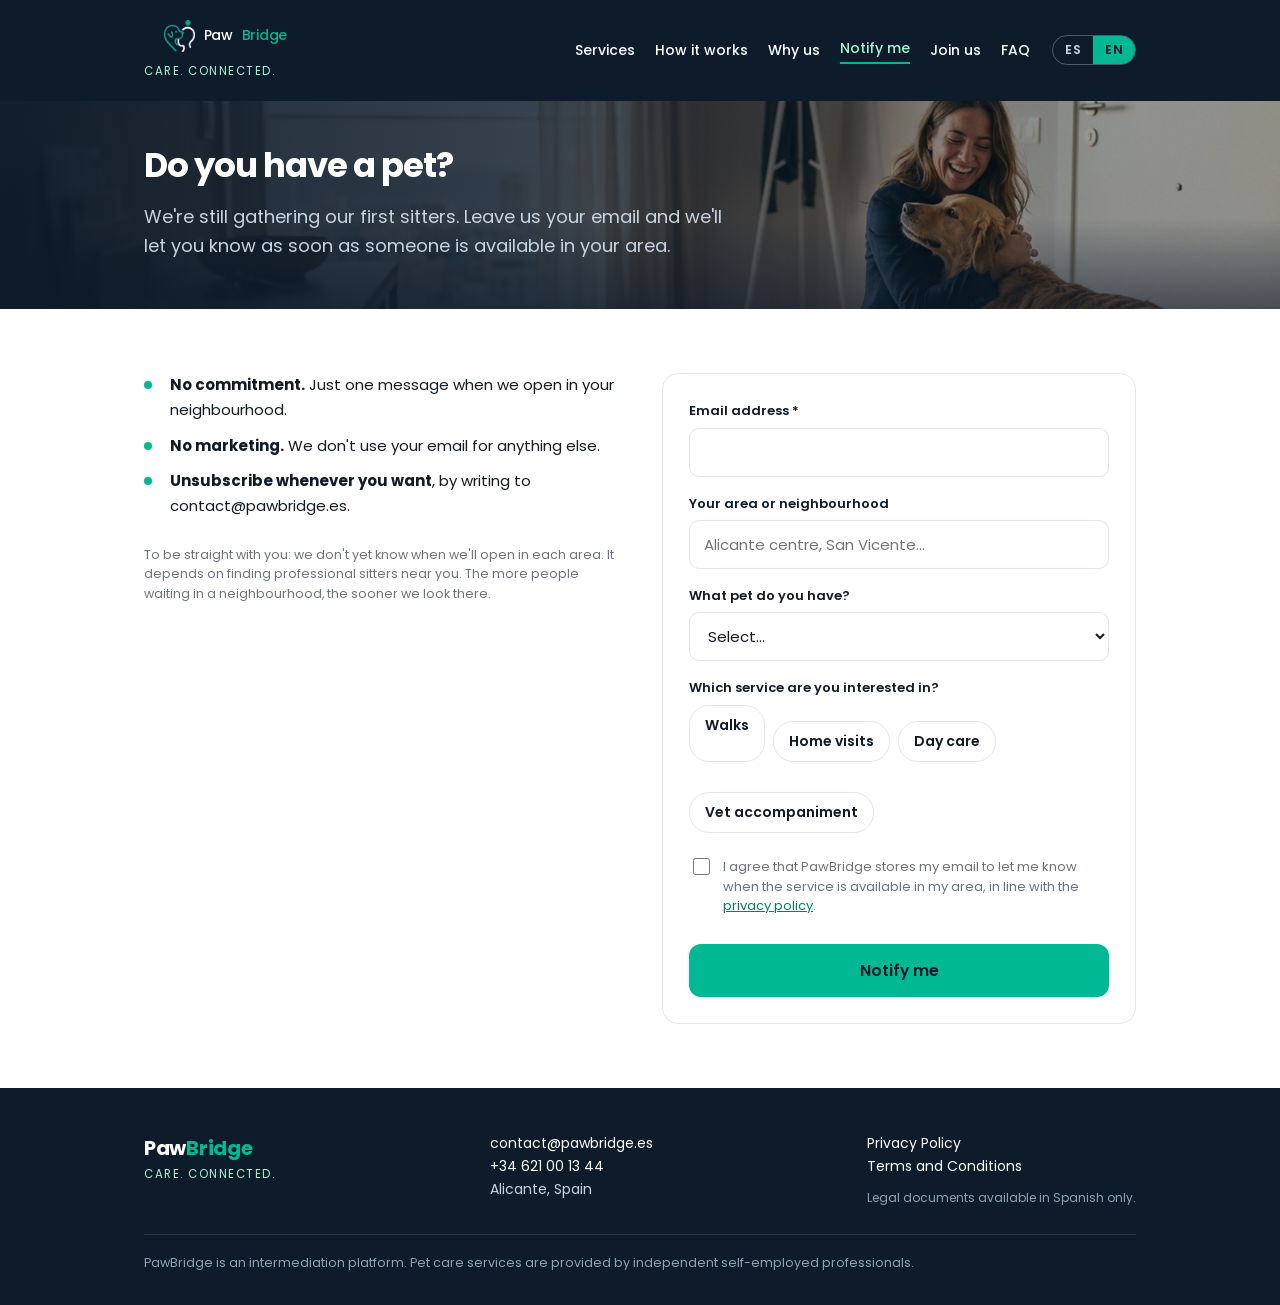
==== avisame.html @ 591bb429 "Logo, icônes et image de partage - Icône d'app : dessin d'origine épaissi et recadré à 78 %, il deve" ====
<!DOCTYPE html>
<html lang="es">
<head>
<meta charset="utf-8">
<meta name="viewport" content="width=device-width, initial-scale=1">
<title>Avísame — PawBridge</title>
<meta name="description" content="Apúntate a la lista de espera de PawBridge y te avisamos cuando haya cuidadores profesionales disponibles en tu zona de Alicante.">
<meta property="og:title" content="Avísame — PawBridge">
<meta property="og:description" content="Te avisamos cuando haya cuidadores disponibles en tu zona.">
<meta property="og:image" content="https://pawbridge.es/assets/img/og-image.jpg">
<meta property="og:image:width" content="1200">
<meta property="og:image:height" content="630">
<meta property="og:type" content="website">
<meta name="twitter:card" content="summary_large_image">
<meta property="og:locale" content="es_ES">
<link rel="canonical" href="https://pawbridge.es/avisame.html">
<link rel="alternate" hreflang="es" href="https://pawbridge.es/avisame.html">
<link rel="alternate" hreflang="en" href="https://pawbridge.es/avisame.html?lang=en">
<link rel="preconnect" href="https://fonts.googleapis.com">
<link rel="preconnect" href="https://fonts.gstatic.com" crossorigin>
<link href="https://fonts.googleapis.com/css2?family=Poppins:wght@400;500;600;700&display=swap" rel="stylesheet">
<link rel="icon" href="assets/img/favicon.png" sizes="64x64">
<link rel="apple-touch-icon" href="assets/img/apple-touch-icon.png">
<link rel="stylesheet" href="assets/style.css?v=2026-08-03a">
</head>
<body data-title-key="title.wait">

<header>
  <div class="wrap nav">
    <div>
      <div class="logo"><a href="index.html"><img src="assets/img/symbol-light.png" alt="" width="153" height="160">Paw<span>Bridge</span></a></div>
      <div class="tagline">Care. Connected.</div>
    </div>
    <nav>
      <a href="index.html#servicios" data-i18n="nav.services">Servicios</a>
      <a href="index.html#como" data-i18n="nav.how">Cómo funciona</a>
      <a href="index.html#porque" data-i18n="nav.why">Por qué</a>
      <a href="avisame.html" aria-current="page" data-i18n="nav.waitlist">Avísame</a>
      <a href="cuidadores.html" data-i18n="nav.work">Únete</a>
      <a href="faq.html" data-i18n="nav.faq">Preguntas</a>
      <span class="lang" role="group" aria-label="Idioma / Language">
        <button type="button" data-lang="es" aria-pressed="true">ES</button>
        <button type="button" data-lang="en" aria-pressed="false">EN</button>
      </span>
    </nav>
  </div>
</header>

<div class="hero img compact" style="background-image:url('assets/img/hero-avisame.jpg')">
  <div class="wrap">
    <h1 data-i18n="wait.title">¿Tienes una mascota?</h1>
    <p data-i18n="wait.lead">Todavía estamos reuniendo a nuestros primeros cuidadores.
       Déjanos tu correo y te avisamos en cuanto haya alguien disponible en tu zona.</p>
  </div>
</div>

<section>
  <div class="wrap split">
    <div>
      <ul class="check">
        <li data-i18n-html="wait.b1"><strong>Sin compromiso.</strong> Solo un aviso cuando abramos en tu barrio.</li>
        <li data-i18n-html="wait.b2"><strong>Sin publicidad.</strong> No usamos tu correo para nada más.</li>
        <li data-i18n-html="wait.b3"><strong>Te das de baja cuando quieras</strong>, escribiendo a contact@pawbridge.es.</li>
      </ul>

      <p class="note" data-i18n="wait.honest">
        Somos claros: no sabemos aún cuándo abriremos en cada zona. Depende de
        encontrar cuidadores profesionales cerca de ti. Cuantas más personas
        esperen en un barrio, antes buscamos allí.
      </p>
    </div>

    <form id="w" novalidate>
      <label for="wemail" data-i18n="wait.email">Correo electrónico *</label>
      <input id="wemail" name="wemail" type="email" required autocomplete="email">

      <label for="wcity" data-i18n="wait.city">Tu zona o barrio</label>
      <input id="wcity" name="wcity" type="text" placeholder="Alicante centro, San Vicente…">

      <label for="wanimal" data-i18n="wait.animal">¿Qué animal tienes?</label>
      <select id="wanimal" name="wanimal">
        <option value="" data-i18n="wait.select">Selecciona…</option>
        <option value="perro" data-i18n="wait.dog">Perro</option>
        <option value="gato" data-i18n="wait.cat">Gato</option>
        <option value="otro" data-i18n="wait.other">Otro</option>
      </select>

      <label data-i18n="wait.services">¿Qué servicio te interesa?</label>
      <div class="services" id="wservices">
        <label class="chip"><input type="checkbox" value="promenade"><span data-i18n="form.svc1">Paseos</span></label>
        <label class="chip"><input type="checkbox" value="visite"><span data-i18n="form.svc2">Visitas a domicilio</span></label>
        <label class="chip"><input type="checkbox" value="garde"><span data-i18n="form.svc3">Guardería</span></label>
        <label class="chip"><input type="checkbox" value="veterinaire"><span data-i18n="form.svc4">Acompañamiento veterinario</span></label>
      </div>

      <label class="consent" for="wconsent">
        <input type="checkbox" id="wconsent">
        <span data-i18n-html="wait.consent">Acepto que PawBridge guarde mi correo para avisarme cuando
        el servicio esté disponible en mi zona, conforme a la
        <a href="privacidad.html">política de privacidad</a>.</span>
      </label>

      <label class="hp" aria-hidden="true">No rellenar
        <input type="text" id="wwebsite" name="wwebsite" tabindex="-1" autocomplete="off">
      </label>

      <button class="btn submit" type="submit" id="wsend" data-i18n="wait.submit">Avísame</button>
      <div class="msg" id="wmsg" role="status"></div>
    </form>
  </div>
</section>

<footer>
  <div class="wrap">
    <div class="fgrid">
      <div>
        <div class="logo" style="color:#fff">Paw<span>Bridge</span></div>
        <div class="tagline">Care. Connected.</div>
      </div>
      <div>
        <a href="mailto:contact@pawbridge.es">contact@pawbridge.es</a><br>
        <a href="https://wa.me/34621001344">+34 621 00 13 44</a><br>
        <span data-i18n="footer.city">Alicante, España</span>
      </div>
      <div>
        <a href="privacidad.html" data-i18n="footer.privacy">Política de Privacidad</a><br>
        <a href="terminos.html" data-i18n="footer.terms">Términos y Condiciones</a>
        <div class="legal-note" data-i18n="footer.legalLang">Documentos legales disponibles únicamente en español.</div>
      </div>
    </div>
    <div class="fbot" data-i18n="footer.disclaimer">
      PawBridge es una plataforma de intermediación. Los servicios de cuidado
      animal los prestan profesionales autónomos independientes.
    </div>
  </div>
</footer>

<script src="assets/i18n.js?v=2026-08-03a"></script>
<script src="assets/forms.js?v=2026-08-03a"></script>
</body>
</html>
---- assets/style.css ----
/* ====================================================================
   PawBridge — feuille de style commune
   ====================================================================

   Un seul fichier pour les quatre pages. Avant le découpage, chaque
   page aurait embarqué sa propre copie de ces règles : au premier
   changement de couleur, trois pages sur quatre auraient divergé.

   Palette officielle de la charte. Le turquoise ne porte jamais de
   texte : blanc sur #00B894 ne donne que 2,54:1, très en dessous des
   4,5:1 exigés par la WCAG. Le texte des boutons turquoise est en
   marine — 6,86:1.
   ==================================================================== */

:root{
  --navy:#0D1B2A; --navy-light:#1B2F45; --teal:#00B894; --teal-text:#00806A;
  --mint:#A7F3D0; --paper:#F5F7FA; --grey:#6B7280; --line:#E3E8EF;
  --warn-bg:#FEF3C7; --warn-ink:#8A5300;
}
*{box-sizing:border-box;}
body{margin:0;font-family:Poppins,-apple-system,BlinkMacSystemFont,sans-serif;
     color:var(--navy);line-height:1.65;background:#fff;}
.wrap{max-width:1040px;margin:0 auto;padding:0 24px;}
a{color:var(--teal-text);}

/* --- En-tête et navigation ---------------------------------------- */
header{background:var(--navy);color:#fff;padding:20px 0;}
.nav{display:flex;justify-content:space-between;align-items:center;gap:16px;flex-wrap:wrap;}
.logo{font-weight:700;font-size:20px;letter-spacing:-.3px;}
/* Le symbole précède le nom. `height` fixe et `width:auto` : c'est la
   hauteur qui doit s'aligner sur le texte, pas la largeur. */
.logo a{color:#fff;text-decoration:none;display:inline-flex;align-items:center;gap:9px;}
.logo img{height:32px;width:auto;display:block;}
.logo span{color:var(--teal);}
.tagline{font-size:11.5px;color:var(--mint);letter-spacing:1.5px;text-transform:uppercase;}
/* La barre de navigation garde la même allure quelle que soit la langue.
   `nowrap` empêche un libellé de se couper en deux, et l'espacement est
   assez serré pour que les six entrées tiennent sur une ligne en
   espagnol comme en anglais. */
.nav nav{display:flex;align-items:center;flex-wrap:wrap;justify-content:flex-end;row-gap:8px;}
.nav a{color:#fff;text-decoration:none;font-size:14px;font-weight:500;margin-left:20px;white-space:nowrap;}
.nav a:hover{color:var(--mint);}
/* La page courante reste signalée : sur un site multipage, ne pas
   savoir où l'on est fait revenir en arrière inutilement. */
.nav a[aria-current=page]{color:var(--mint);border-bottom:2px solid var(--teal);padding-bottom:2px;}

/* Sélecteur de langue. Discret, mais toujours visible : la détection
   automatique se trompe souvent — un Espagnol dont le navigateur est
   en anglais doit pouvoir revenir en un clic. */
.lang{display:inline-flex;border:1px solid rgba(255,255,255,.28);border-radius:20px;
      overflow:hidden;margin-left:22px;vertical-align:middle;}
.lang button{background:transparent;border:0;color:#C7D3DF;font-family:inherit;
      font-size:12.5px;font-weight:600;padding:5px 12px;cursor:pointer;letter-spacing:.5px;}
.lang button[aria-pressed=true]{background:var(--teal);color:var(--navy);}
.lang button:hover:not([aria-pressed=true]){color:#fff;}

/* --- Hero et boutons ---------------------------------------------- */
.hero{background:var(--navy);color:#fff;padding:56px 0 72px;}
.hero.compact{padding:44px 0 48px;}

/* Hero illustré.
 *
 * Le marine reste sous l'image : si la photo ne charge pas — connexion
 * lente, cache vide — le texte blanc reste lisible au lieu de tomber sur
 * du blanc. Le dégradé assure le contraste par-dessus la photo, plus
 * marqué à gauche où se trouve le texte.
 *
 * Le fondu vers le bas raccorde l'image à la section suivante, ce qui
 * évite la coupure nette d'une photo posée telle quelle. */
/* `no-repeat` explicite : sans lui, si `background-size` venait à ne pas
   s'appliquer — feuille de style en cache, règle écrasée — l'image se
   répéterait en mosaïque au lieu d'être simplement mal cadrée. */
.hero.img{position:relative;background-color:var(--navy);
          background-size:cover;background-repeat:no-repeat;
          background-position:center 38%;overflow:hidden;}
.hero.img::before{content:"";position:absolute;inset:0;
  background:linear-gradient(100deg, rgba(13,27,42,.94) 0%, rgba(13,27,42,.82) 42%,
                                     rgba(13,27,42,.45) 72%, rgba(13,27,42,.30) 100%);}
.hero.img::after{content:"";position:absolute;left:0;right:0;bottom:0;height:90px;
  background:linear-gradient(to bottom, rgba(13,27,42,0), rgba(13,27,42,.55));}
.hero.img .wrap{position:relative;z-index:1;}
@media(max-width:820px){
  /* Sur mobile le texte occupe toute la largeur : le dégradé doit couvrir
     uniformément, sinon la fin des lignes devient illisible. */
  .hero.img::before{background:linear-gradient(180deg, rgba(13,27,42,.90), rgba(13,27,42,.80));}
}
.hero h1{font-size:42px;line-height:1.2;margin:0 0 16px;font-weight:700;letter-spacing:-1px;}
.hero.compact h1{font-size:34px;}
.hero p{font-size:18px;color:#C7D3DF;max-width:600px;margin:0 0 28px;}
.hero.compact p{margin-bottom:0;}
.btn{display:inline-block;background:var(--teal);color:var(--navy);text-decoration:none;
     font-weight:600;font-size:15.5px;padding:14px 28px;border-radius:12px;border:0;cursor:pointer;
     font-family:inherit;}
.btn:hover{background:var(--mint);}
.btn-ghost{background:transparent;color:#fff;border:1.5px solid rgba(255,255,255,.35);margin-left:10px;}
.btn-ghost:hover{background:rgba(255,255,255,.08);}

/* --- Sections ------------------------------------------------------ */
section{padding:64px 0;}
h2{font-size:28px;margin:0 0 10px;font-weight:700;letter-spacing:-.5px;}
.lead{color:var(--grey);font-size:16px;margin:0 0 36px;max-width:620px;}
.alt{background:var(--paper);}

.grid{display:grid;grid-template-columns:repeat(auto-fit,minmax(220px,1fr));gap:18px;}
.card{border:1px solid var(--line);border-radius:14px;padding:22px;}
.card h3{margin:0 0 6px;font-size:16.5px;font-weight:600;}
/* Photo en tête de carte. `aspect-ratio` réserve la place avant même que
   l'image arrive : sans lui, toute la grille sursaute au chargement. */
.card figure{margin:-22px -22px 16px;}
.card figure img{width:100%;aspect-ratio:76/49;object-fit:cover;display:block;
                 border-radius:13px 13px 0 0;background:var(--paper);}

/* Illustration pleine largeur au sein d'une section. */
figure.wide{margin:32px 0 0;}
figure.wide img{width:100%;aspect-ratio:196/103;object-fit:cover;display:block;
                border-radius:16px;background:var(--paper);}
figure figcaption{font-size:12.5px;color:var(--grey);margin-top:8px;}
.card p{margin:0;color:var(--grey);font-size:14.5px;}
.price{display:block;margin-top:12px;font-weight:700;font-size:15px;color:var(--teal-text);}

/* Cartes cliquables qui mènent aux autres pages. */
a.card{text-decoration:none;color:inherit;display:block;transition:border-color .15s;}
a.card:hover{border-color:var(--teal);}
a.card .more{display:inline-block;margin-top:12px;font-weight:600;font-size:14px;color:var(--teal-text);}

.steps{counter-reset:s;display:grid;grid-template-columns:repeat(auto-fit,minmax(230px,1fr));gap:22px;}
.step{position:relative;padding-top:44px;}
.step::before{counter-increment:s;content:counter(s);position:absolute;top:0;left:0;
  width:32px;height:32px;border-radius:50%;background:var(--teal);color:var(--navy);
  font-weight:700;font-size:15px;display:flex;align-items:center;justify-content:center;}
.step h3{margin:0 0 6px;font-size:16px;font-weight:600;}
.step p{margin:0;color:var(--grey);font-size:14.5px;}

.split{display:grid;grid-template-columns:1fr 1fr;gap:44px;align-items:start;}
@media(max-width:820px){
  .split{grid-template-columns:1fr;gap:32px;}
  .hero h1{font-size:32px;} .hero.compact h1{font-size:27px;}
  .btn-ghost{margin-left:0;margin-top:10px;}
  .nav nav{display:flex;flex-wrap:wrap;gap:4px;}
  .nav a{margin-left:0;margin-right:16px;} .lang{margin-left:0;margin-top:10px;}
}

ul.check{list-style:none;padding:0;margin:0 0 26px;}
ul.check li{position:relative;padding-left:26px;margin-bottom:11px;font-size:15px;}
ul.check li::before{content:"";position:absolute;left:0;top:8px;width:8px;height:8px;
  border-radius:50%;background:var(--teal);}

/* --- Formulaires --------------------------------------------------- */
form{border:1px solid var(--line);border-radius:16px;padding:26px;background:#fff;}
label{display:block;font-size:13px;font-weight:600;margin:16px 0 6px;}
label:first-of-type{margin-top:0;}
input[type=text],input[type=email],input[type=tel],select,textarea{
  width:100%;padding:12px 14px;border:1px solid var(--line);border-radius:10px;
  font-family:inherit;font-size:15px;color:var(--navy);background:#fff;}
input:focus,select:focus,textarea:focus{outline:none;border-color:var(--teal);}
textarea{min-height:88px;resize:vertical;}
.services{display:flex;flex-wrap:wrap;gap:8px;}
.chip{border:1px solid var(--line);border-radius:20px;padding:8px 15px;font-size:14px;cursor:pointer;user-select:none;}
.chip input{position:absolute;opacity:0;pointer-events:none;}
.chip.on{background:var(--mint);border-color:var(--teal);font-weight:600;}
.hp{position:absolute;left:-9999px;}
.submit{width:100%;margin-top:22px;padding:15px;}
.note{font-size:12.5px;color:var(--grey);margin-top:14px;line-height:1.55;}
.msg{margin-top:16px;padding:14px 16px;border-radius:10px;font-size:14.5px;display:none;}
.msg.ok{background:var(--mint);color:#065F46;display:block;}
.msg.err{background:#FEE2E2;color:#991B1B;display:block;}

/* Case de consentement : le RGPD exige un acte positif, jamais une
   case pré-cochée. D'où un vrai checkbox, aligné avec son texte. */
label.consent{display:flex;gap:10px;align-items:flex-start;margin-top:18px;
              font-weight:400;font-size:13px;color:var(--grey);line-height:1.5;cursor:pointer;}
label.consent input{width:17px;height:17px;flex:0 0 auto;margin-top:1px;accent-color:var(--teal);}

/* --- Tableau comparatif -------------------------------------------- */
table.compare{width:100%;border-collapse:collapse;font-size:15px;max-width:760px;}
table.compare th,table.compare td{text-align:left;padding:13px 14px;border-bottom:1px solid var(--line);}
table.compare th{font-weight:600;font-size:14px;color:var(--grey);}
table.compare th:nth-child(2){color:var(--teal-text);}
table.compare td:first-child{color:var(--grey);font-size:14.5px;}
table.compare td.good{font-weight:600;}

/* --- Questions fréquentes ------------------------------------------ */
.faq{max-width:760px;}
details{border:1px solid var(--line);border-radius:12px;padding:0;margin-bottom:10px;background:#fff;}
summary{cursor:pointer;padding:16px 18px;font-weight:600;font-size:15.5px;list-style:none;}
summary::-webkit-details-marker{display:none;}
summary::after{content:"+";float:right;color:var(--teal);font-weight:700;font-size:19px;line-height:1;}
details[open] summary::after{content:"–";}
details p{margin:0 18px 14px;color:var(--grey);font-size:14.5px;}
details p:first-of-type{margin-top:-2px;}

/* --- Pied de page --------------------------------------------------- */
footer{background:var(--navy);color:#C7D3DF;padding:44px 0 32px;font-size:14px;}
footer a{color:#fff;text-decoration:none;}
footer a:hover{color:var(--mint);}
.fgrid{display:flex;justify-content:space-between;gap:28px;flex-wrap:wrap;margin-bottom:26px;}
.fbot{border-top:1px solid rgba(255,255,255,.12);padding-top:18px;font-size:12.5px;color:#8FA3B8;}
.legal-note{margin-top:10px;font-size:12px;color:#8FA3B8;}
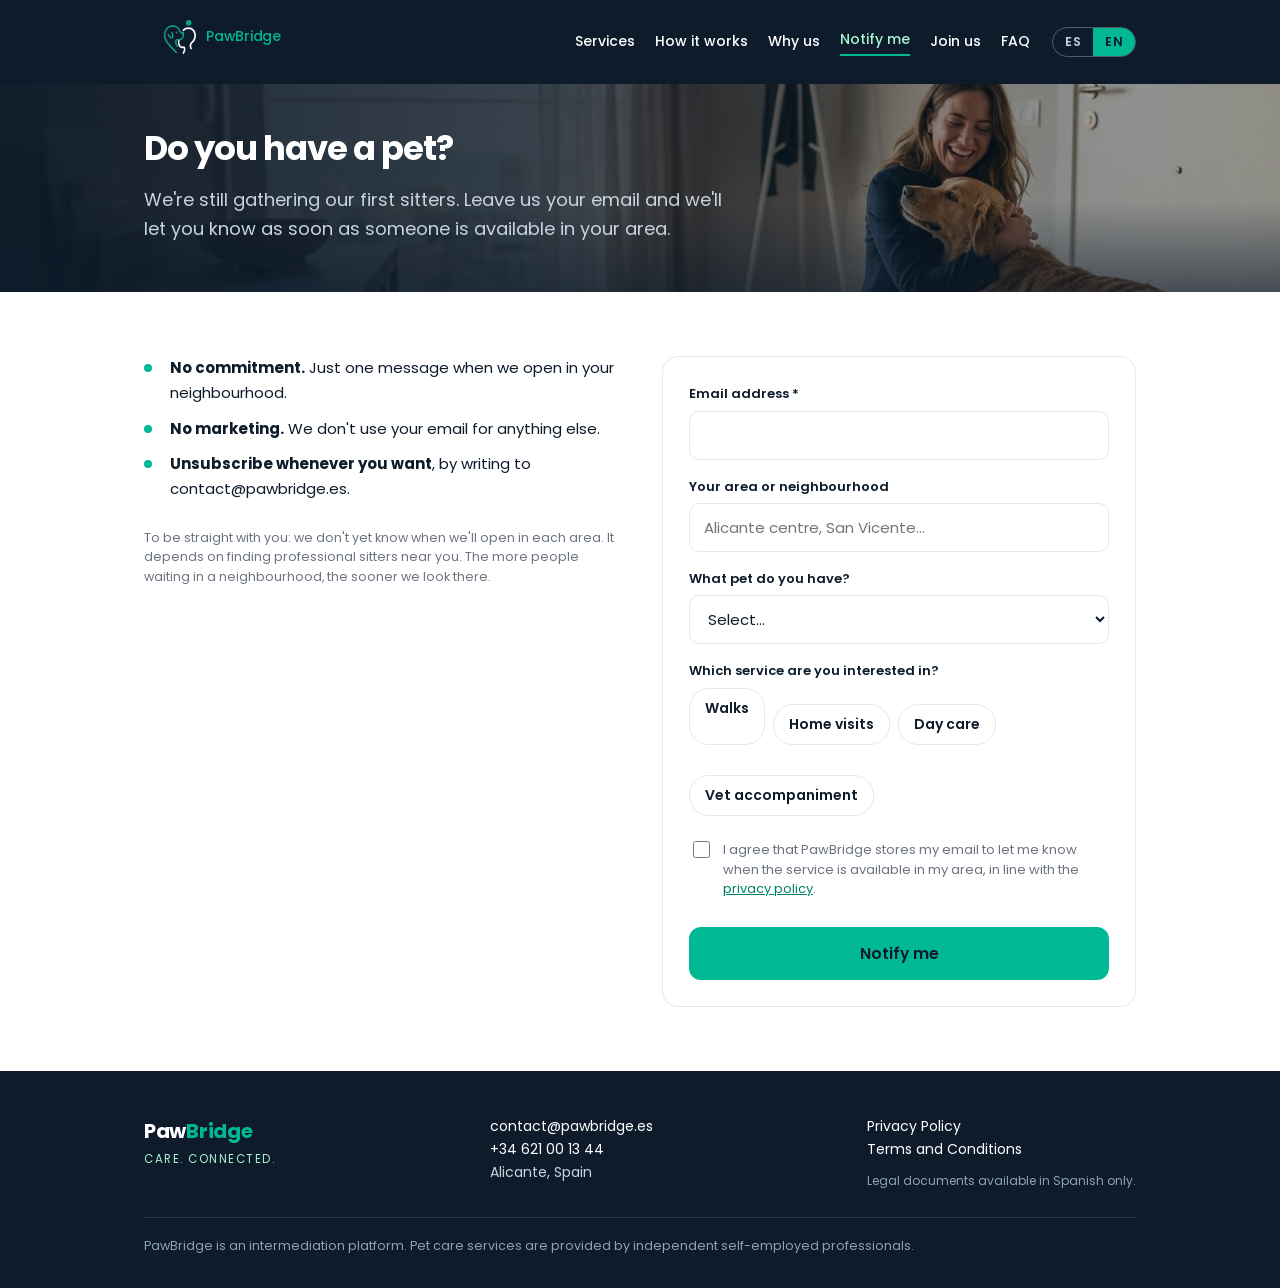
==== commit 51810d50: "Corriger l'en-tête : signature retirée, symbole complet, nom insécable" ====
--- a/avisame.html
+++ b/avisame.html
@@ -21,15 +21,14 @@
 <link href="https://fonts.googleapis.com/css2?family=Poppins:wght@400;500;600;700&display=swap" rel="stylesheet">
 <link rel="icon" href="assets/img/favicon.png" sizes="64x64">
 <link rel="apple-touch-icon" href="assets/img/apple-touch-icon.png">
-<link rel="stylesheet" href="assets/style.css?v=2026-08-03a">
+<link rel="stylesheet" href="assets/style.css?v=2026-08-03b">
 </head>
 <body data-title-key="title.wait">
 
 <header>
   <div class="wrap nav">
     <div>
-      <div class="logo"><a href="index.html"><img src="assets/img/symbol-light.png" alt="" width="153" height="160">Paw<span>Bridge</span></a></div>
-      <div class="tagline">Care. Connected.</div>
+      <div class="logo"><a href="index.html"><img src="assets/img/symbol-light.png" alt="" width="190" height="200"><span class="wm">Paw<span>Bridge</span></span></a></div>
     </div>
     <nav>
       <a href="index.html#servicios" data-i18n="nav.services">Servicios</a>
@@ -135,7 +134,7 @@
   </div>
 </footer>
 
-<script src="assets/i18n.js?v=2026-08-03a"></script>
-<script src="assets/forms.js?v=2026-08-03a"></script>
+<script src="assets/i18n.js?v=2026-08-03b"></script>
+<script src="assets/forms.js?v=2026-08-03b"></script>
 </body>
 </html>
--- a/assets/style.css
+++ b/assets/style.css
@@ -28,10 +28,17 @@
 .nav{display:flex;justify-content:space-between;align-items:center;gap:16px;flex-wrap:wrap;}
 .logo{font-weight:700;font-size:20px;letter-spacing:-.3px;}
 /* Le symbole précède le nom. `height` fixe et `width:auto` : c'est la
-   hauteur qui doit s'aligner sur le texte, pas la largeur. */
-.logo a{color:#fff;text-decoration:none;display:inline-flex;align-items:center;gap:9px;}
-.logo img{height:32px;width:auto;display:block;}
+   hauteur qui doit s'aligner sur le texte, pas la largeur.
+   Pas de `gap` ici : il s'appliquerait aussi entre « Paw » et
+   « Bridge » et couperait le mot en deux. La marge est portée par
+   l'image seule. */
+.logo a{color:#fff;text-decoration:none;display:inline-flex;align-items:center;}
+.logo img{height:34px;width:auto;display:block;margin-right:10px;}
+.logo .wm{white-space:nowrap;}
 .logo span{color:var(--teal);}
+/* Dans le pied de page, le logo reste purement typographique et la
+   signature l'accompagne. En en-tête, le symbole la remplace. */
+footer .tagline{margin-top:2px;}
 .tagline{font-size:11.5px;color:var(--mint);letter-spacing:1.5px;text-transform:uppercase;}
 /* La barre de navigation garde la même allure quelle que soit la langue.
    `nowrap` empêche un libellé de se couper en deux, et l'espacement est
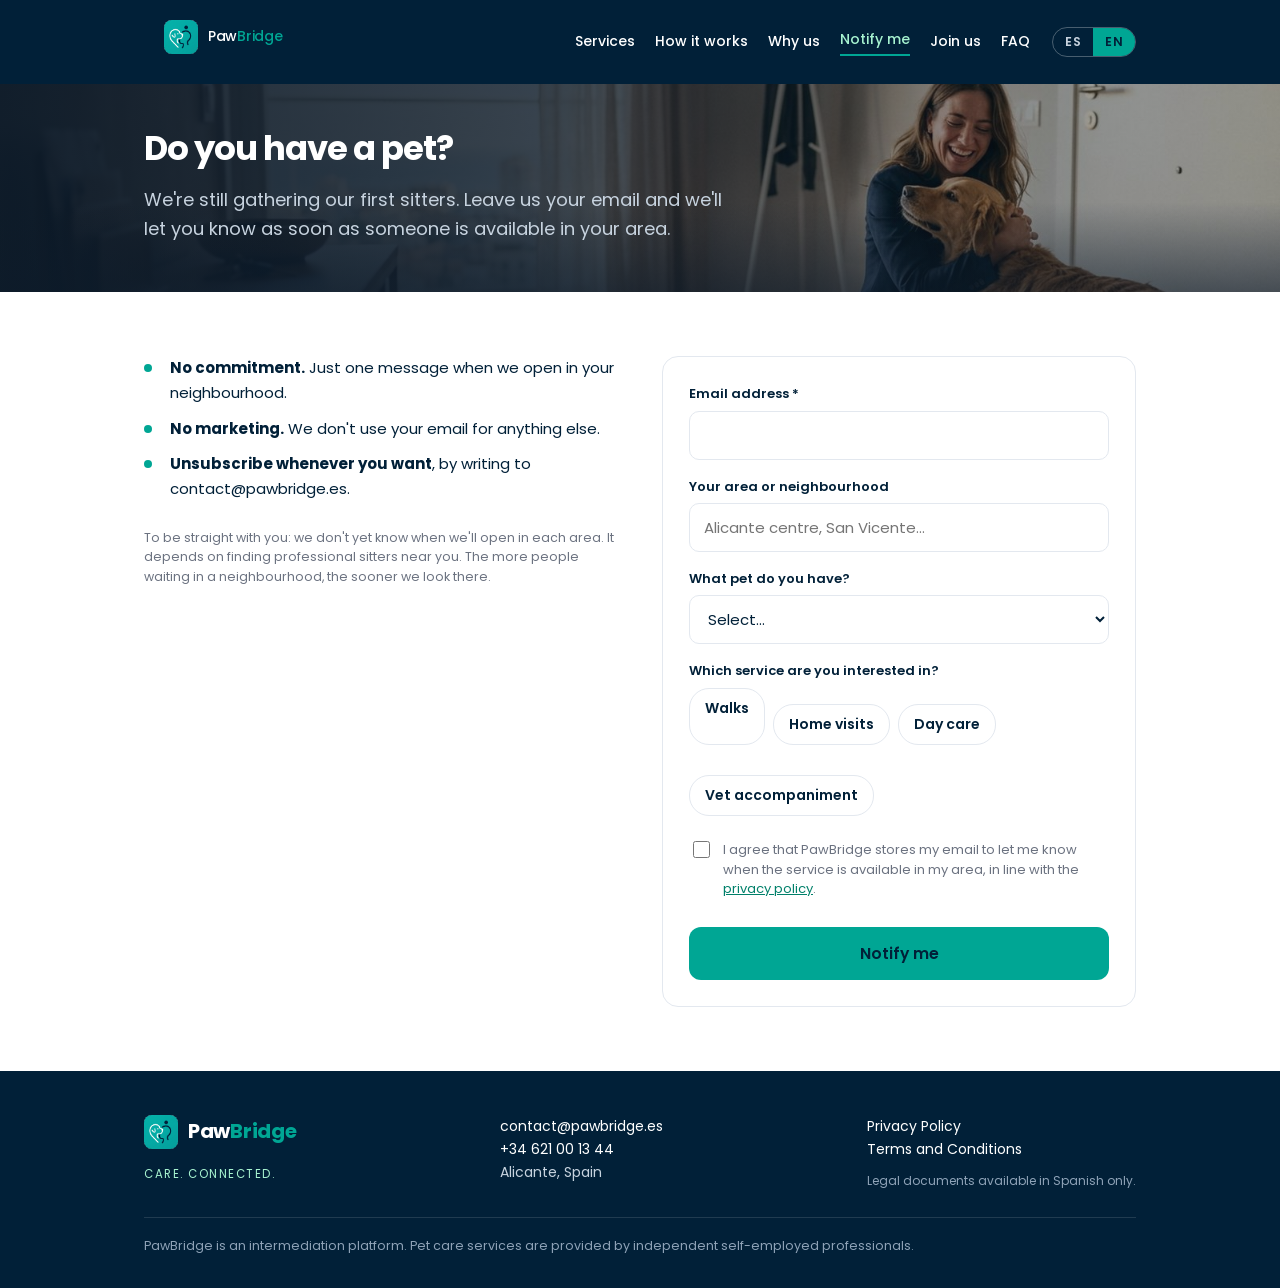
==== commit 7c9c6724: "Adopter la tuile du logo fourni et aligner la palette dessus" ====
--- a/avisame.html
+++ b/avisame.html
@@ -21,14 +21,14 @@
 <link href="https://fonts.googleapis.com/css2?family=Poppins:wght@400;500;600;700&display=swap" rel="stylesheet">
 <link rel="icon" href="assets/img/favicon.png" sizes="64x64">
 <link rel="apple-touch-icon" href="assets/img/apple-touch-icon.png">
-<link rel="stylesheet" href="assets/style.css?v=2026-08-03b">
+<link rel="stylesheet" href="assets/style.css?v=2026-08-03d">
 </head>
 <body data-title-key="title.wait">
 
 <header>
   <div class="wrap nav">
     <div>
-      <div class="logo"><a href="index.html"><img src="assets/img/symbol-light.png" alt="" width="190" height="200"><span class="wm">Paw<span>Bridge</span></span></a></div>
+      <div class="logo"><a href="index.html"><img src="assets/img/logo-tile.png" alt="" width="216" height="217"><span class="wm">Paw<span>Bridge</span></span></a></div>
     </div>
     <nav>
       <a href="index.html#servicios" data-i18n="nav.services">Servicios</a>
@@ -113,7 +113,7 @@
   <div class="wrap">
     <div class="fgrid">
       <div>
-        <div class="logo" style="color:#fff">Paw<span>Bridge</span></div>
+        <div class="logo" style="color:#fff"><span class="mark"><img src="assets/img/logo-tile.png" alt="" width="216" height="217"><span class="wm">Paw<span>Bridge</span></span></span></div>
         <div class="tagline">Care. Connected.</div>
       </div>
       <div>
@@ -134,7 +134,7 @@
   </div>
 </footer>
 
-<script src="assets/i18n.js?v=2026-08-03b"></script>
-<script src="assets/forms.js?v=2026-08-03b"></script>
+<script src="assets/i18n.js?v=2026-08-03d"></script>
+<script src="assets/forms.js?v=2026-08-03d"></script>
 </body>
 </html>
--- a/assets/style.css
+++ b/assets/style.css
@@ -6,14 +6,20 @@
    page aurait embarqué sa propre copie de ces règles : au premier
    changement de couleur, trois pages sur quatre auraient divergé.
 
-   Palette officielle de la charte. Le turquoise ne porte jamais de
-   texte : blanc sur #00B894 ne donne que 2,54:1, très en dessous des
-   4,5:1 exigés par la WCAG. Le texte des boutons turquoise est en
-   marine — 6,86:1.
+   Palette relevée directement dans le logo fourni, pixel par pixel :
+   le marine #012038 est celui du « Paw », le turquoise #00A694 celui
+   du « Bridge ». Les valeurs précédentes (#0D1B2A / #00B894) avaient
+   été choisies avant que le logo n'existe et ne correspondaient à
+   rien ; le logo est désormais la référence, pas l'inverse.
+
+   Le turquoise ne porte jamais de texte : blanc sur #00A694 ne donne
+   que 2,74:1, très en dessous des 4,5:1 exigés par la WCAG. Le texte
+   des boutons turquoise est en marine — 5,44:1. Pour du turquoise sur
+   fond blanc on utilise --teal-text, assombri à 4,89:1.
    ==================================================================== */
 
 :root{
-  --navy:#0D1B2A; --navy-light:#1B2F45; --teal:#00B894; --teal-text:#00806A;
+  --navy:#012038; --navy-light:#123048; --teal:#00A694; --teal-text:#00806A;
   --mint:#A7F3D0; --paper:#F5F7FA; --grey:#6B7280; --line:#E3E8EF;
   --warn-bg:#FEF3C7; --warn-ink:#8A5300;
 }
@@ -27,18 +33,33 @@
 header{background:var(--navy);color:#fff;padding:20px 0;}
 .nav{display:flex;justify-content:space-between;align-items:center;gap:16px;flex-wrap:wrap;}
 .logo{font-weight:700;font-size:20px;letter-spacing:-.3px;}
-/* Le symbole précède le nom. `height` fixe et `width:auto` : c'est la
-   hauteur qui doit s'aligner sur le texte, pas la largeur.
+/* Le symbole précède le nom.
    Pas de `gap` ici : il s'appliquerait aussi entre « Paw » et
    « Bridge » et couperait le mot en deux. La marge est portée par
    l'image seule. */
-.logo a{color:#fff;text-decoration:none;display:inline-flex;align-items:center;}
-.logo img{height:34px;width:auto;display:block;margin-right:10px;}
+.logo a{color:#fff;text-decoration:none;}
+.logo a,.logo .mark{display:inline-flex;align-items:center;}
+
+/* La version retenue est la tuile turquoise du logo fourni : c'est la
+   seule des trois déclinaisons lisible telle quelle sur fond marine.
+   Les deux autres (logo vertical, macaron rond) posent leur moitié
+   marine sur un fond marine — la silhouette humaine y disparaissait,
+   ce qui se voyait dans l'en-tête.
+
+   Le dessin n'est pas retouché : on recadre au ras de la tuile, rien
+   de plus. `border-radius` masque le blanc résiduel des quatre coins
+   — 23 % couvre le rayon mesuré (~21 %) avec une marge, quitte à
+   rogner un cheveu de turquoise, ce qui est invisible. */
+.logo img{height:34px;width:34px;border-radius:23%;display:block;margin-right:10px;}
 .logo .wm{white-space:nowrap;}
-.logo span{color:var(--teal);}
-/* Dans le pied de page, le logo reste purement typographique et la
-   signature l'accompagne. En en-tête, le symbole la remplace. */
-footer .tagline{margin-top:2px;}
+/* Cibler `.logo span` colorait aussi les conteneurs `.wm` et `.mark`,
+   donc « Paw » passait en turquoise avec « Bridge » : dans l'en-tête le
+   nom entier était vert. Seul le span le plus interne porte l'accent. */
+.logo .wm > span{color:var(--teal);}
+.logo > span:not([class]){color:var(--teal);}
+/* Le pied de page porte le même symbole que l'en-tête, et garde la
+   signature que l'en-tête a laissée tomber. */
+footer .tagline{margin-top:6px;}
 .tagline{font-size:11.5px;color:var(--mint);letter-spacing:1.5px;text-transform:uppercase;}
 /* La barre de navigation garde la même allure quelle que soit la langue.
    `nowrap` empêche un libellé de se couper en deux, et l'espacement est
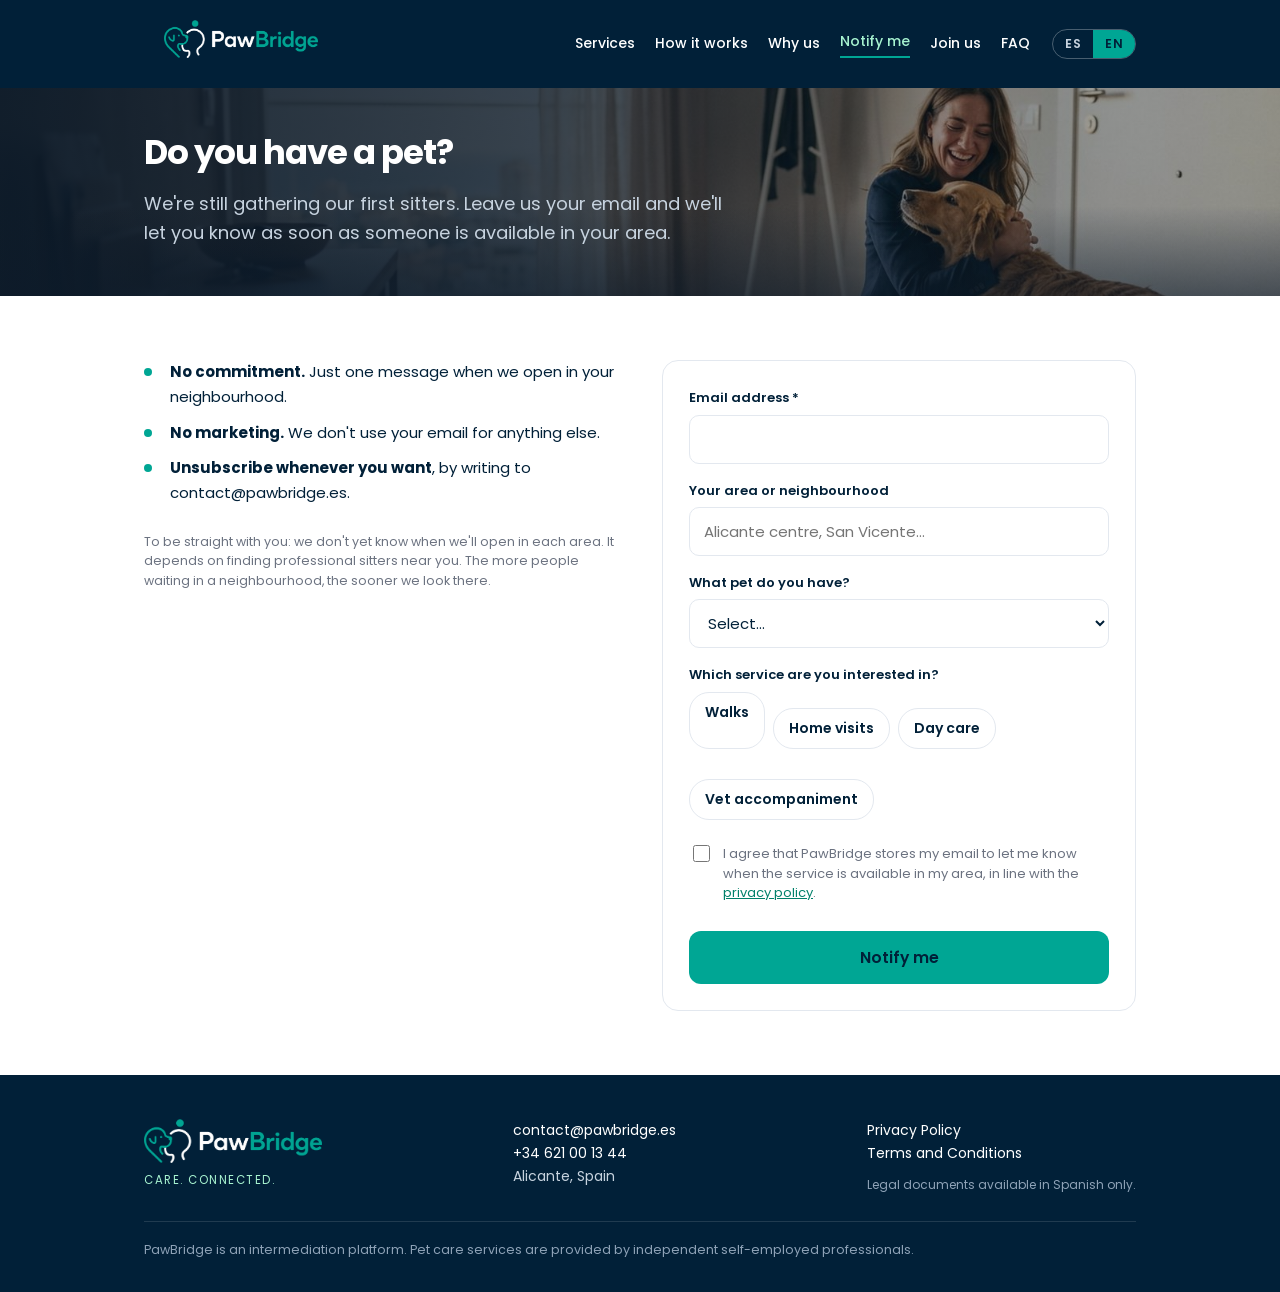
==== commit 8971098b: "Passer à la déclinaison horizontale claire du logo" ====
--- a/avisame.html
+++ b/avisame.html
@@ -21,14 +21,14 @@
 <link href="https://fonts.googleapis.com/css2?family=Poppins:wght@400;500;600;700&display=swap" rel="stylesheet">
 <link rel="icon" href="assets/img/favicon.png" sizes="64x64">
 <link rel="apple-touch-icon" href="assets/img/apple-touch-icon.png">
-<link rel="stylesheet" href="assets/style.css?v=2026-08-03d">
+<link rel="stylesheet" href="assets/style.css?v=2026-08-03e">
 </head>
 <body data-title-key="title.wait">
 
 <header>
   <div class="wrap nav">
     <div>
-      <div class="logo"><a href="index.html"><img src="assets/img/logo-tile.png" alt="" width="216" height="217"><span class="wm">Paw<span>Bridge</span></span></a></div>
+      <div class="logo"><a href="index.html"><img src="assets/img/logo-h-light.png" alt="PawBridge" width="1862" height="460"></a></div>
     </div>
     <nav>
       <a href="index.html#servicios" data-i18n="nav.services">Servicios</a>
@@ -113,7 +113,7 @@
   <div class="wrap">
     <div class="fgrid">
       <div>
-        <div class="logo" style="color:#fff"><span class="mark"><img src="assets/img/logo-tile.png" alt="" width="216" height="217"><span class="wm">Paw<span>Bridge</span></span></span></div>
+        <div class="logo"><img src="assets/img/logo-h-light.png" alt="PawBridge" width="1862" height="460"></div>
         <div class="tagline">Care. Connected.</div>
       </div>
       <div>
@@ -134,7 +134,7 @@
   </div>
 </footer>
 
-<script src="assets/i18n.js?v=2026-08-03d"></script>
-<script src="assets/forms.js?v=2026-08-03d"></script>
+<script src="assets/i18n.js?v=2026-08-03e"></script>
+<script src="assets/forms.js?v=2026-08-03e"></script>
 </body>
 </html>
--- a/assets/style.css
+++ b/assets/style.css
@@ -33,33 +33,25 @@
 header{background:var(--navy);color:#fff;padding:20px 0;}
 .nav{display:flex;justify-content:space-between;align-items:center;gap:16px;flex-wrap:wrap;}
 .logo{font-weight:700;font-size:20px;letter-spacing:-.3px;}
-/* Le symbole précède le nom.
-   Pas de `gap` ici : il s'appliquerait aussi entre « Paw » et
-   « Bridge » et couperait le mot en deux. La marge est portée par
-   l'image seule. */
-.logo a{color:#fff;text-decoration:none;}
-.logo a,.logo .mark{display:inline-flex;align-items:center;}
-
-/* La version retenue est la tuile turquoise du logo fourni : c'est la
-   seule des trois déclinaisons lisible telle quelle sur fond marine.
-   Les deux autres (logo vertical, macaron rond) posent leur moitié
-   marine sur un fond marine — la silhouette humaine y disparaissait,
-   ce qui se voyait dans l'en-tête.
-
-   Le dessin n'est pas retouché : on recadre au ras de la tuile, rien
-   de plus. `border-radius` masque le blanc résiduel des quatre coins
-   — 23 % couvre le rayon mesuré (~21 %) avec une marge, quitte à
-   rogner un cheveu de turquoise, ce qui est invisible. */
-.logo img{height:34px;width:34px;border-radius:23%;display:block;margin-right:10px;}
-.logo .wm{white-space:nowrap;}
-/* Cibler `.logo span` colorait aussi les conteneurs `.wm` et `.mark`,
-   donc « Paw » passait en turquoise avec « Bridge » : dans l'en-tête le
-   nom entier était vert. Seul le span le plus interne porte l'accent. */
-.logo .wm > span{color:var(--teal);}
-.logo > span:not([class]){color:var(--teal);}
-/* Le pied de page porte le même symbole que l'en-tête, et garde la
-   signature que l'en-tête a laissée tomber. */
-footer .tagline{margin-top:6px;}
+/* Le logo est une image, plus une composition HTML. Le verrouillage
+   horizontal — symbole à gauche, nom à droite — est la déclinaison
+   prévue pour le web ; le nom n'est donc plus écrit en texte, il fait
+   partie du fichier. `alt` porte le nom pour les lecteurs d'écran.
+
+   Le fichier utilisé est la version claire : symbole et « Paw » en
+   blanc, « Bridge » en turquoise. Le fichier d'origine est en marine
+   sur blanc — sur un en-tête marine, « Paw » et la silhouette humaine
+   disparaissaient purement et simplement. Seules les couleurs marine
+   ont été passées en blanc, le tracé n'a pas bougé d'un pixel ; c'est
+   la déclinaison « dark background » de la planche de marque. */
+.logo a{color:#fff;text-decoration:none;display:inline-block;}
+.logo img{height:38px;width:auto;display:block;}
+/* La signature est portée par le HTML, pas par l'image : à 38 px de
+   haut, « Care. Connected. » ne ferait que 4 px et deviendrait une
+   bavure grise. Elle reste donc en texte, et seulement en pied de
+   page — l'en-tête s'en passe. */
+footer .logo img{height:44px;}
+footer .tagline{margin-top:8px;}
 .tagline{font-size:11.5px;color:var(--mint);letter-spacing:1.5px;text-transform:uppercase;}
 /* La barre de navigation garde la même allure quelle que soit la langue.
    `nowrap` empêche un libellé de se couper en deux, et l'espacement est
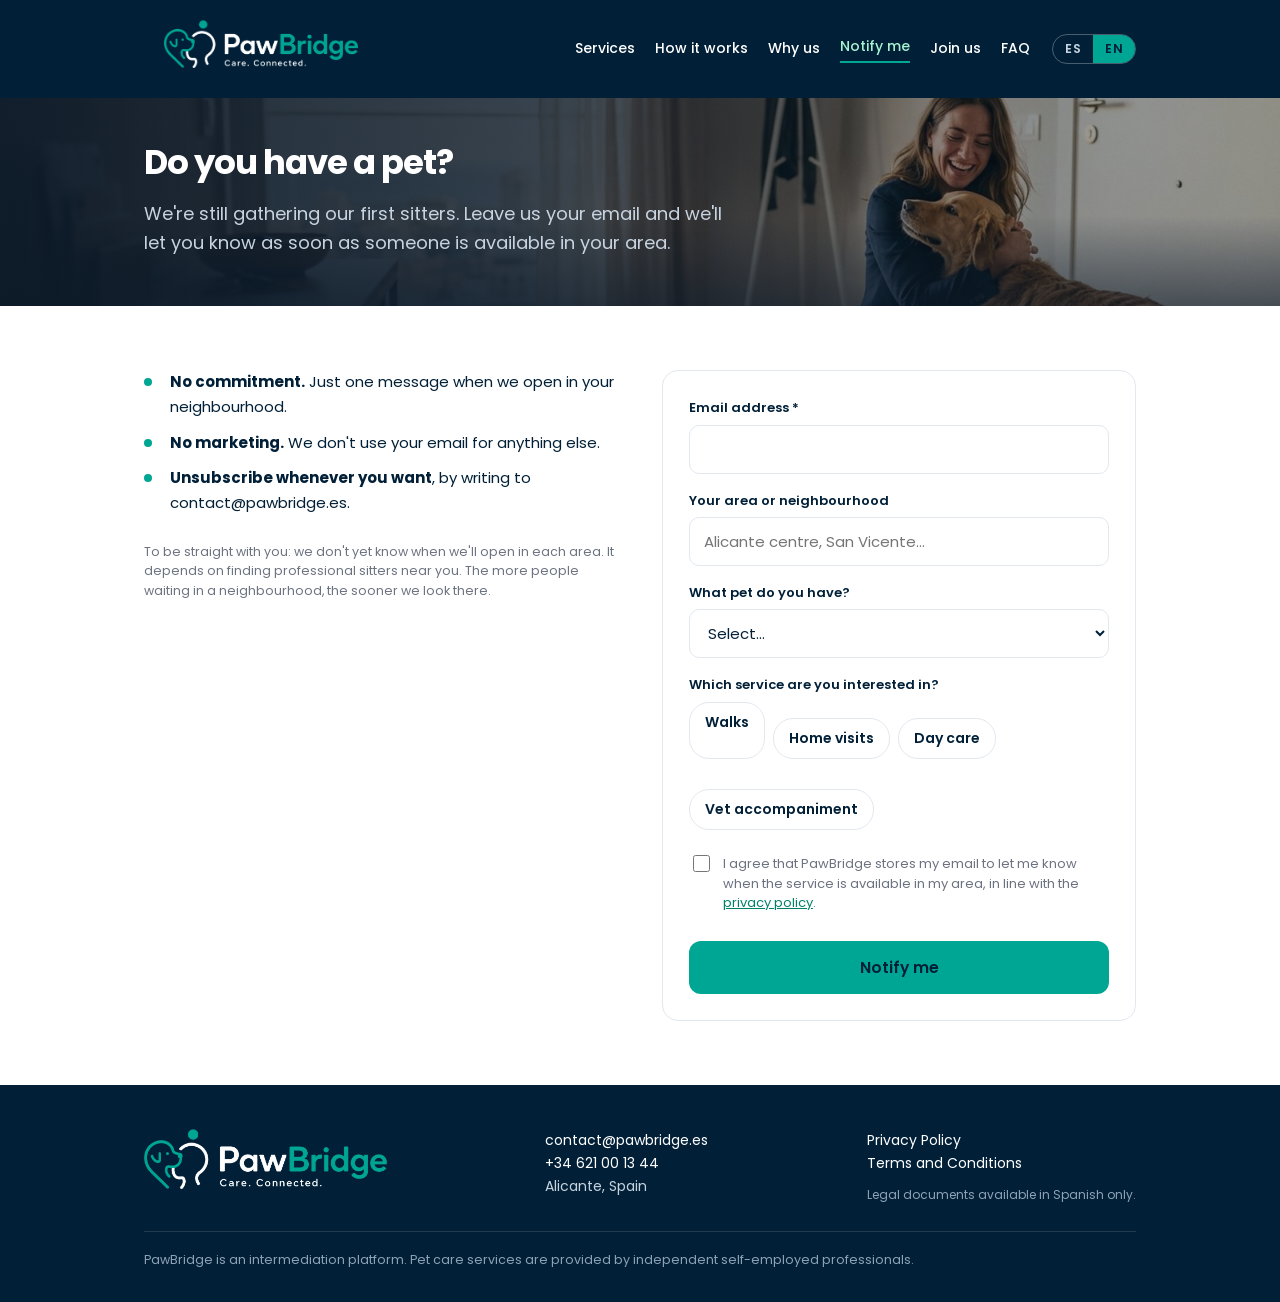
==== commit 3d0253ab: "git add -A && git commit -m "Rétablir la signature du logo officiel" && git push" ====
--- a/avisame.html
+++ b/avisame.html
@@ -21,14 +21,14 @@
 <link href="https://fonts.googleapis.com/css2?family=Poppins:wght@400;500;600;700&display=swap" rel="stylesheet">
 <link rel="icon" href="assets/img/favicon.png" sizes="64x64">
 <link rel="apple-touch-icon" href="assets/img/apple-touch-icon.png">
-<link rel="stylesheet" href="assets/style.css?v=2026-08-03e">
+<link rel="stylesheet" href="assets/style.css?v=2026-08-03f">
 </head>
 <body data-title-key="title.wait">
 
 <header>
   <div class="wrap nav">
     <div>
-      <div class="logo"><a href="index.html"><img src="assets/img/logo-h-light.png" alt="PawBridge" width="1862" height="460"></a></div>
+      <div class="logo"><a href="index.html"><img src="assets/img/logo-h-full.png" alt="PawBridge — Care. Connected." width="1862" height="460"></a></div>
     </div>
     <nav>
       <a href="index.html#servicios" data-i18n="nav.services">Servicios</a>
@@ -113,8 +113,7 @@
   <div class="wrap">
     <div class="fgrid">
       <div>
-        <div class="logo"><img src="assets/img/logo-h-light.png" alt="PawBridge" width="1862" height="460"></div>
-        <div class="tagline">Care. Connected.</div>
+        <div class="logo"><img src="assets/img/logo-h-full.png" alt="PawBridge — Care. Connected." width="1862" height="460"></div>
       </div>
       <div>
         <a href="mailto:contact@pawbridge.es">contact@pawbridge.es</a><br>
@@ -134,7 +133,7 @@
   </div>
 </footer>
 
-<script src="assets/i18n.js?v=2026-08-03e"></script>
-<script src="assets/forms.js?v=2026-08-03e"></script>
+<script src="assets/i18n.js?v=2026-08-03f"></script>
+<script src="assets/forms.js?v=2026-08-03f"></script>
 </body>
 </html>
--- a/assets/style.css
+++ b/assets/style.css
@@ -45,14 +45,17 @@
    ont été passées en blanc, le tracé n'a pas bougé d'un pixel ; c'est
    la déclinaison « dark background » de la planche de marque. */
 .logo a{color:#fff;text-decoration:none;display:inline-block;}
-.logo img{height:38px;width:auto;display:block;}
-/* La signature est portée par le HTML, pas par l'image : à 38 px de
-   haut, « Care. Connected. » ne ferait que 4 px et deviendrait une
-   bavure grise. Elle reste donc en texte, et seulement en pied de
-   page — l'en-tête s'en passe. */
-footer .logo img{height:44px;}
-footer .tagline{margin-top:8px;}
-.tagline{font-size:11.5px;color:var(--mint);letter-spacing:1.5px;text-transform:uppercase;}
+/* « Care. Connected. » fait partie du logo officiel : la signature vient
+   du fichier, elle n'est plus retapée en HTML. Elle l'était avant, dans
+   une autre casse et une autre graisse que celle du logo — deux
+   typographies pour la même phrase, l'une sous l'autre.
+
+   D'où la taille : la signature occupe 10,7 % de la hauteur du bloc.
+   À 38 px elle tombait à 4 px et devenait une bavure grise ; à 48 px
+   elle en fait 5, soit 10 sur un écran Retina, et se lit. C'est la
+   raison de l'en-tête un peu plus haut qu'avant. */
+.logo img{height:48px;width:auto;display:block;}
+footer .logo img{height:60px;}
 /* La barre de navigation garde la même allure quelle que soit la langue.
    `nowrap` empêche un libellé de se couper en deux, et l'espacement est
    assez serré pour que les six entrées tiennent sur une ligne en
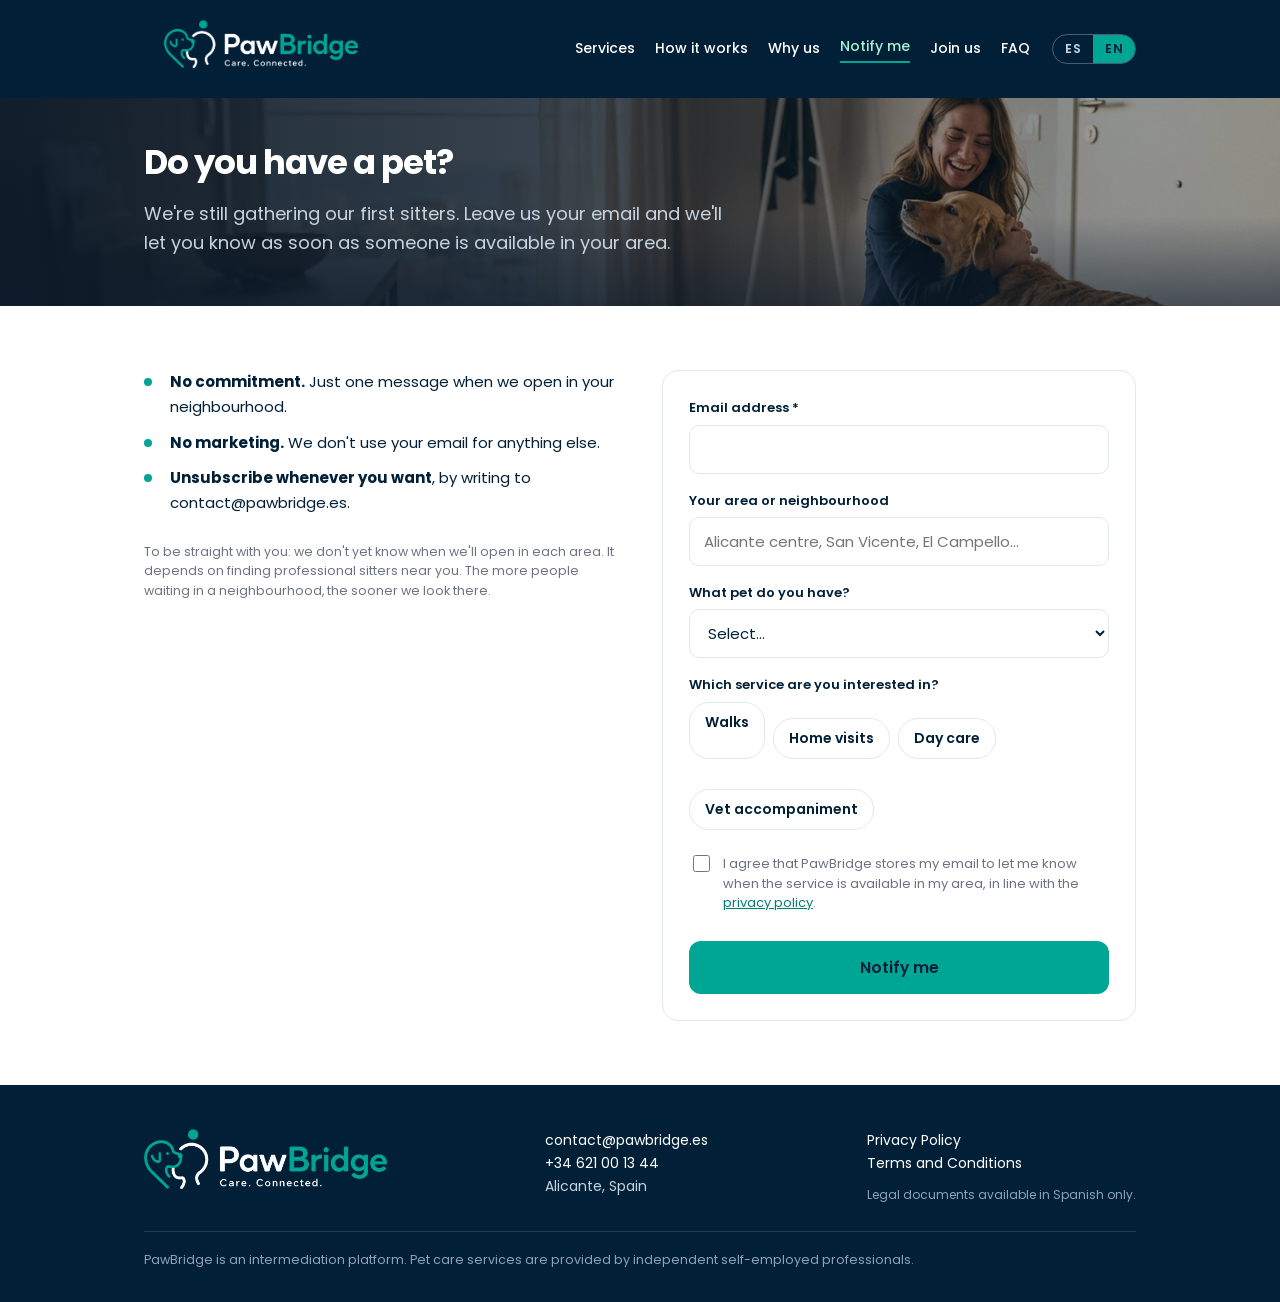
==== commit e6a64743: "Entretien en visio et zone étendue à l'agglomération - La FAQ et la page cuidadores annonçaient un e" ====
--- a/avisame.html
+++ b/avisame.html
@@ -21,7 +21,7 @@
 <link href="https://fonts.googleapis.com/css2?family=Poppins:wght@400;500;600;700&display=swap" rel="stylesheet">
 <link rel="icon" href="assets/img/favicon.png" sizes="64x64">
 <link rel="apple-touch-icon" href="assets/img/apple-touch-icon.png">
-<link rel="stylesheet" href="assets/style.css?v=2026-08-03f">
+<link rel="stylesheet" href="assets/style.css?v=2026-08-03g">
 </head>
 <body data-title-key="title.wait">
 
@@ -74,7 +74,7 @@
       <input id="wemail" name="wemail" type="email" required autocomplete="email">
 
       <label for="wcity" data-i18n="wait.city">Tu zona o barrio</label>
-      <input id="wcity" name="wcity" type="text" placeholder="Alicante centro, San Vicente…">
+      <input id="wcity" name="wcity" type="text" placeholder="Alicante centro, San Vicente, El Campello…">
 
       <label for="wanimal" data-i18n="wait.animal">¿Qué animal tienes?</label>
       <select id="wanimal" name="wanimal">
@@ -133,7 +133,7 @@
   </div>
 </footer>
 
-<script src="assets/i18n.js?v=2026-08-03f"></script>
-<script src="assets/forms.js?v=2026-08-03f"></script>
+<script src="assets/i18n.js?v=2026-08-03g"></script>
+<script src="assets/forms.js?v=2026-08-03g"></script>
 </body>
 </html>
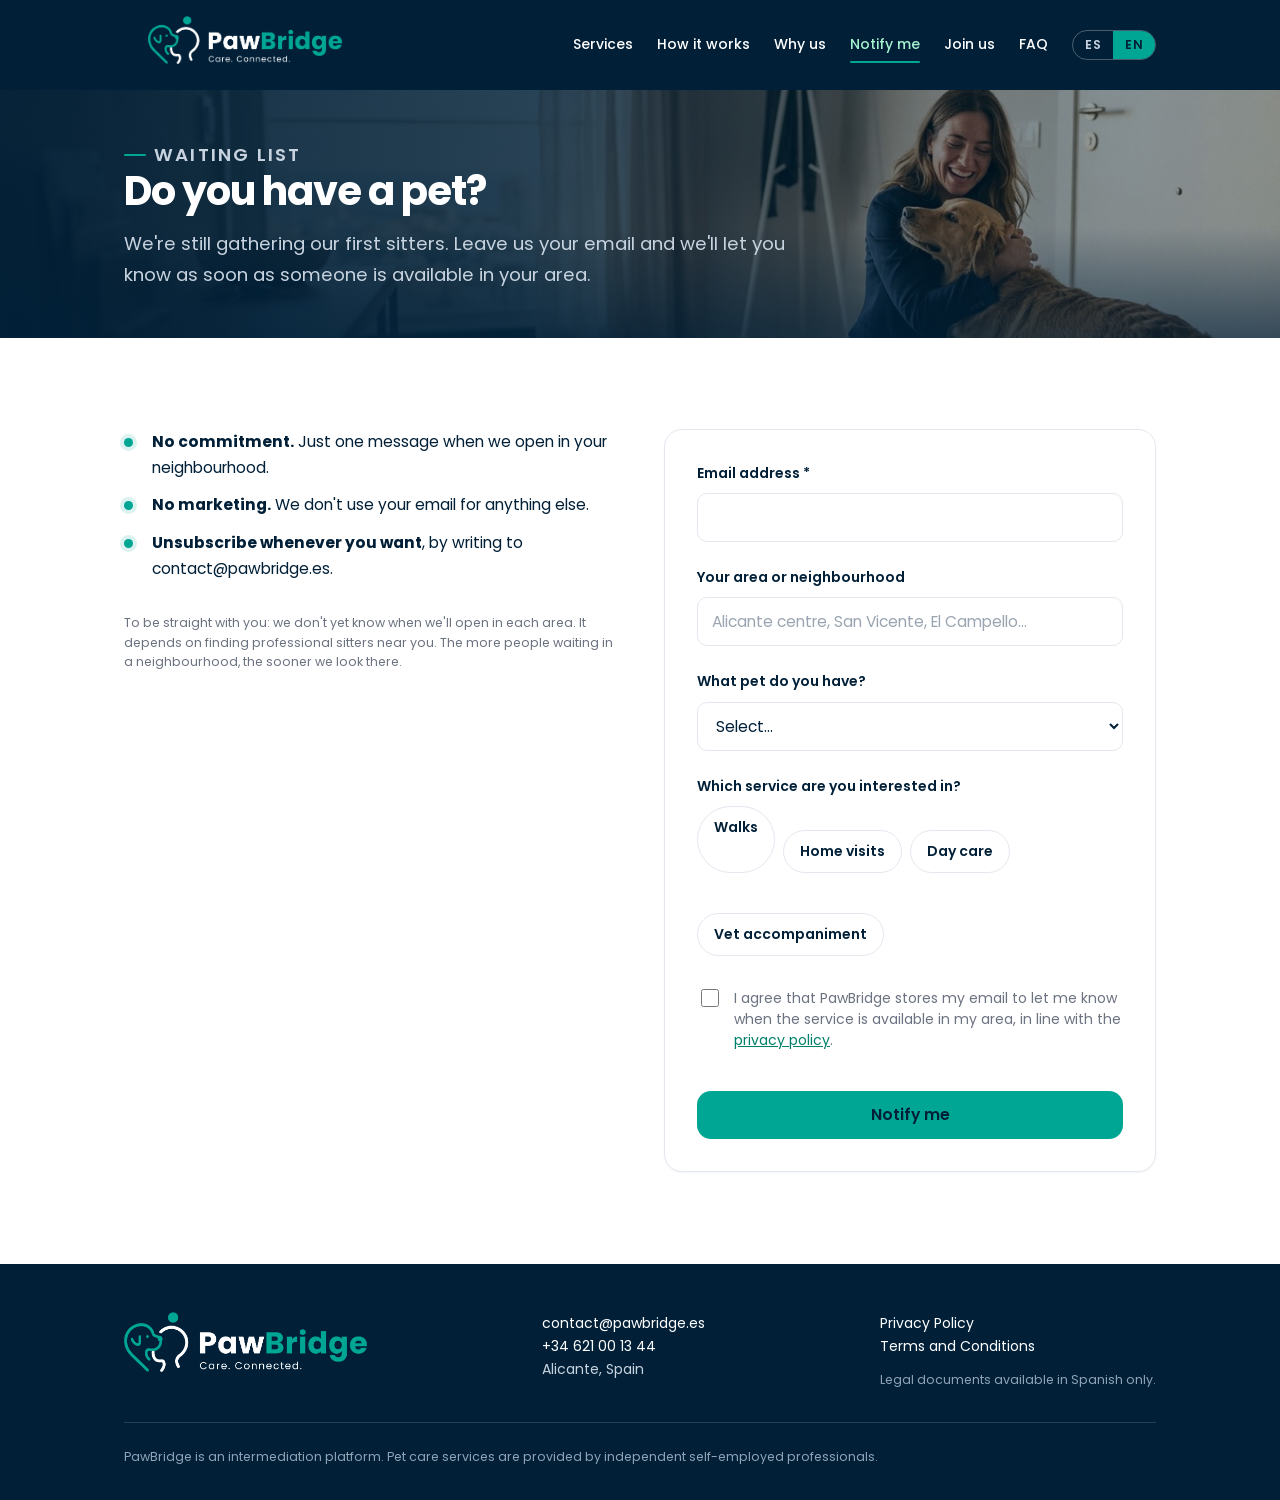
==== commit afc03f99: "Refonte visuelle du site — artisanat sobre Direction retenue : la rigueur d'expo.dev, pas son fond n" ====
--- a/avisame.html
+++ b/avisame.html
@@ -21,9 +21,10 @@
 <link href="https://fonts.googleapis.com/css2?family=Poppins:wght@400;500;600;700&display=swap" rel="stylesheet">
 <link rel="icon" href="assets/img/favicon.png" sizes="64x64">
 <link rel="apple-touch-icon" href="assets/img/apple-touch-icon.png">
-<link rel="stylesheet" href="assets/style.css?v=2026-08-03g">
+<link rel="stylesheet" href="assets/style.css?v=2026-08-10h">
 </head>
 <body data-title-key="title.wait">
+<a class="skip" href="#contenido">Ir al contenido</a>
 
 <header>
   <div class="wrap nav">
@@ -47,13 +48,14 @@
 
 <div class="hero img compact" style="background-image:url('assets/img/hero-avisame.jpg')">
   <div class="wrap">
+    <p class="eyebrow" data-i18n="eyebrow.wait">Lista de espera</p>
     <h1 data-i18n="wait.title">¿Tienes una mascota?</h1>
     <p data-i18n="wait.lead">Todavía estamos reuniendo a nuestros primeros cuidadores.
        Déjanos tu correo y te avisamos en cuanto haya alguien disponible en tu zona.</p>
   </div>
 </div>
 
-<section>
+<section id="contenido">
   <div class="wrap split">
     <div>
       <ul class="check">
@@ -133,7 +135,8 @@
   </div>
 </footer>
 
-<script src="assets/i18n.js?v=2026-08-03g"></script>
-<script src="assets/forms.js?v=2026-08-03g"></script>
+<script src="assets/i18n.js?v=2026-08-10h"></script>
+<script src="assets/forms.js?v=2026-08-10h"></script>
+<script src="assets/motion.js?v=2026-08-10h"></script>
 </body>
 </html>
--- a/assets/style.css
+++ b/assets/style.css
@@ -2,9 +2,9 @@
    PawBridge — feuille de style commune
    ====================================================================
 
-   Un seul fichier pour les quatre pages. Avant le découpage, chaque
-   page aurait embarqué sa propre copie de ces règles : au premier
-   changement de couleur, trois pages sur quatre auraient divergé.
+   Un seul fichier pour les six pages. Avant le découpage, chaque page
+   aurait embarqué sa propre copie de ces règles : au premier changement
+   de couleur, cinq pages sur six auraient divergé.
 
    Palette relevée directement dans le logo fourni, pixel par pixel :
    le marine #012038 est celui du « Paw », le turquoise #00A694 celui
@@ -16,22 +16,122 @@
    que 2,74:1, très en dessous des 4,5:1 exigés par la WCAG. Le texte
    des boutons turquoise est en marine — 5,44:1. Pour du turquoise sur
    fond blanc on utilise --teal-text, assombri à 4,89:1.
+
+   --------------------------------------------------------------------
+   Révision du 10 août 2026 — la mise en forme, pas la marque.
+
+   Aucune couleur de marque n'a changé. Ce qui change, c'est la
+   discipline : une échelle typographique et une échelle d'espacement
+   au lieu de valeurs choisies au cas par cas, des états de survol et
+   de focus cohérents, et un mouvement discret.
+
+   Le parti pris est celui d'un artisanat sobre — la rigueur d'un site
+   d'outil comme expo.dev, sans son fond noir ni ses effets. PawBridge
+   demande à quelqu'un de confier ses clés et son chien : le site doit
+   inspirer le sérieux, pas l'esbroufe. Pas de dégradé animé, pas de
+   verre dépoli, pas de lueur.
+
+   Deux corrections au passage :
+   - le voile du hero utilisait rgba(13,27,42), l'ANCIEN marine, pas
+     celui du logo. Deux marines cohabitaient sans qu'on le voie ;
+   - les champs de formulaire faisaient `outline:none` en ne changeant
+     que la couleur de bordure. Au clavier, on ne savait plus où on
+     était. Il y a maintenant un vrai anneau de focus partout.
    ==================================================================== */
 
 :root{
+  /* --- Marque : inchangée -------------------------------------- */
   --navy:#012038; --navy-light:#123048; --teal:#00A694; --teal-text:#00806A;
   --mint:#A7F3D0; --paper:#F5F7FA; --grey:#6B7280; --line:#E3E8EF;
+  /* Turquoise assombri pour porter du texte SUR MENTHE. --teal-text est
+     calibré sur fond blanc (4,89:1) ; sur la menthe il retombe à 3,81:1
+     et ne passe plus. Mesuré, pas estimé. */
+  --teal-deep:#00675C;
   --warn-bg:#FEF3C7; --warn-ink:#8A5300;
-}
+
+  /* Le marine en composantes, pour composer des voiles translucides
+     sans réécrire le triplet à la main — c'est en le réécrivant qu'on
+     s'était trompé de marine. */
+  --navy-rgb:1,32,56;
+
+  /* --- Échelle typographique ------------------------------------
+     Fluide entre mobile et bureau : `clamp` évite les paliers brutaux
+     aux points de rupture et supprime la moitié des règles @media.
+     Le rapport est d'environ 1,25 — assez pour hiérarchiser, assez
+     serré pour rester sobre. */
+  --t-display:clamp(2rem, 1.35rem + 2.6vw, 3.25rem);
+  --t-h1:clamp(1.75rem, 1.3rem + 1.8vw, 2.5rem);
+  --t-h2:clamp(1.5rem, 1.25rem + 1vw, 1.9rem);
+  --t-h3:1.0625rem;
+  --t-lead:clamp(1rem, .96rem + .25vw, 1.15rem);
+  --t-body:.96rem;
+  --t-small:.875rem;
+  --t-tiny:.78rem;
+
+  /* --- Échelle d'espacement -------------------------------------
+     Base 4 px. Les marges verticales des sections sont fluides : sur
+     un téléphone, 96 px de blanc entre deux sections font défiler
+     dans le vide. */
+  --s1:4px; --s2:8px; --s3:12px; --s4:16px; --s5:24px;
+  --s6:32px; --s7:48px; --s8:64px;
+  --s-section:clamp(56px, 4vw + 40px, 96px);
+
+  /* --- Rayons ---------------------------------------------------- */
+  --r-sm:10px; --r-md:14px; --r-lg:18px; --r-pill:999px;
+
+  /* --- Ombres ----------------------------------------------------
+     Très basses et très diffuses. Une ombre qui se voit est une ombre
+     ratée : elle doit seulement décoller l'élément de la page. */
+  --sh-1:0 1px 2px rgba(var(--navy-rgb),.05);
+  --sh-2:0 4px 16px -4px rgba(var(--navy-rgb),.10), 0 1px 3px rgba(var(--navy-rgb),.05);
+
+  /* --- Mouvement --------------------------------------------------
+     Une seule durée et une seule courbe pour tout le site. Deux
+     transitions de vitesses différentes sur la même page se voient
+     immédiatement, sans qu'on sache dire pourquoi. */
+  --dur:.18s;
+  --ease:cubic-bezier(.2,.7,.3,1);
+}
+
 *{box-sizing:border-box;}
+
+html{scroll-behavior:smooth;}
+/* Les ancres du menu ne doivent pas passer sous l'en-tête collant. */
+html{scroll-padding-top:96px;}
+
 body{margin:0;font-family:Poppins,-apple-system,BlinkMacSystemFont,sans-serif;
-     color:var(--navy);line-height:1.65;background:#fff;}
-.wrap{max-width:1040px;margin:0 auto;padding:0 24px;}
+     color:var(--navy);line-height:1.65;background:#fff;
+     font-size:var(--t-body);
+     -webkit-font-smoothing:antialiased;text-rendering:optimizeLegibility;}
+.wrap{max-width:1080px;margin:0 auto;padding:0 var(--s5);}
 a{color:var(--teal-text);}
 
+/* Anneau de focus commun à tout ce qui se pilote au clavier.
+   `:focus-visible` ne l'affiche qu'au clavier : à la souris, rien ne
+   change, ce qui évite l'effet « bordure qui reste allumée » après un
+   clic. C'est une exigence WCAG 2.4.7, pas une préférence. */
+:where(a,button,input,select,textarea,summary,[tabindex]):focus-visible{
+  outline:2px solid var(--teal);
+  outline-offset:2px;
+  border-radius:var(--s1);
+}
+
+/* Lien d'évitement : au clavier, on saute la navigation d'un coup.
+   Invisible tant qu'il n'a pas le focus. */
+.skip{position:absolute;left:-9999px;background:#fff;color:var(--navy);
+      padding:var(--s3) var(--s4);border-radius:var(--r-sm);font-weight:600;z-index:50;}
+.skip:focus{left:var(--s4);top:var(--s4);}
+
 /* --- En-tête et navigation ---------------------------------------- */
-header{background:var(--navy);color:#fff;padding:20px 0;}
-.nav{display:flex;justify-content:space-between;align-items:center;gap:16px;flex-wrap:wrap;}
+/* L'en-tête suit le défilement : sur une page longue, revenir en haut
+   pour changer de page ou de langue est un aller-retour inutile.
+   Le fond reste opaque — un voile flouté sur une photo rend le menu
+   illisible dès que la photo est claire. */
+header{background:var(--navy);color:#fff;padding:var(--s4) 0;
+       position:sticky;top:0;z-index:20;
+       transition:box-shadow var(--dur) var(--ease), padding var(--dur) var(--ease);}
+header.stuck{box-shadow:0 6px 24px -8px rgba(var(--navy-rgb),.55);padding:var(--s3) 0;}
+.nav{display:flex;justify-content:space-between;align-items:center;gap:var(--s4);flex-wrap:wrap;}
 .logo{font-weight:700;font-size:20px;letter-spacing:-.3px;}
 /* Le logo est une image, plus une composition HTML. Le verrouillage
    horizontal — symbole à gauche, nom à droite — est la déclinaison
@@ -54,32 +154,43 @@
    À 38 px elle tombait à 4 px et devenait une bavure grise ; à 48 px
    elle en fait 5, soit 10 sur un écran Retina, et se lit. C'est la
    raison de l'en-tête un peu plus haut qu'avant. */
-.logo img{height:48px;width:auto;display:block;}
+.logo img{height:48px;width:auto;display:block;transition:height var(--dur) var(--ease);}
+header.stuck .logo img{height:40px;}
 footer .logo img{height:60px;}
 /* La barre de navigation garde la même allure quelle que soit la langue.
    `nowrap` empêche un libellé de se couper en deux, et l'espacement est
    assez serré pour que les six entrées tiennent sur une ligne en
    espagnol comme en anglais. */
-.nav nav{display:flex;align-items:center;flex-wrap:wrap;justify-content:flex-end;row-gap:8px;}
-.nav a{color:#fff;text-decoration:none;font-size:14px;font-weight:500;margin-left:20px;white-space:nowrap;}
+.nav nav{display:flex;align-items:center;flex-wrap:wrap;justify-content:flex-end;row-gap:var(--s2);}
+.nav a{color:#fff;text-decoration:none;font-size:var(--t-small);font-weight:500;
+       margin-left:var(--s5);white-space:nowrap;position:relative;
+       transition:color var(--dur) var(--ease);}
 .nav a:hover{color:var(--mint);}
 /* La page courante reste signalée : sur un site multipage, ne pas
-   savoir où l'on est fait revenir en arrière inutilement. */
-.nav a[aria-current=page]{color:var(--mint);border-bottom:2px solid var(--teal);padding-bottom:2px;}
+   savoir où l'on est fait revenir en arrière inutilement.
+   Le trait est un pseudo-élément et non une bordure : il peut ainsi
+   grandir depuis le centre au survol sans décaler le texte. */
+.nav a::after{content:"";position:absolute;left:50%;right:50%;bottom:-6px;height:2px;
+              background:var(--teal);border-radius:2px;
+              transition:left var(--dur) var(--ease), right var(--dur) var(--ease);}
+.nav a:hover::after{left:0;right:0;}
+.nav a[aria-current=page]{color:var(--mint);}
+.nav a[aria-current=page]::after{left:0;right:0;}
 
 /* Sélecteur de langue. Discret, mais toujours visible : la détection
    automatique se trompe souvent — un Espagnol dont le navigateur est
    en anglais doit pouvoir revenir en un clic. */
-.lang{display:inline-flex;border:1px solid rgba(255,255,255,.28);border-radius:20px;
-      overflow:hidden;margin-left:22px;vertical-align:middle;}
+.lang{display:inline-flex;border:1px solid rgba(255,255,255,.28);border-radius:var(--r-pill);
+      overflow:hidden;margin-left:var(--s5);vertical-align:middle;}
 .lang button{background:transparent;border:0;color:#C7D3DF;font-family:inherit;
-      font-size:12.5px;font-weight:600;padding:5px 12px;cursor:pointer;letter-spacing:.5px;}
+      font-size:var(--t-tiny);font-weight:600;padding:5px var(--s3);cursor:pointer;letter-spacing:.5px;
+      transition:background var(--dur) var(--ease), color var(--dur) var(--ease);}
 .lang button[aria-pressed=true]{background:var(--teal);color:var(--navy);}
-.lang button:hover:not([aria-pressed=true]){color:#fff;}
+.lang button:hover:not([aria-pressed=true]){color:#fff;background:rgba(255,255,255,.10);}
 
 /* --- Hero et boutons ---------------------------------------------- */
-.hero{background:var(--navy);color:#fff;padding:56px 0 72px;}
-.hero.compact{padding:44px 0 48px;}
+.hero{background:var(--navy);color:#fff;padding:var(--s8) 0 clamp(64px,6vw,88px);}
+.hero.compact{padding:var(--s7) 0 var(--s7);}
 
 /* Hero illustré.
  *
@@ -89,7 +200,12 @@
  * marqué à gauche où se trouve le texte.
  *
  * Le fondu vers le bas raccorde l'image à la section suivante, ce qui
- * évite la coupure nette d'une photo posée telle quelle. */
+ * évite la coupure nette d'une photo posée telle quelle.
+ *
+ * ⚠️ Les voiles utilisaient rgba(13,27,42), c'est-à-dire #0D1B2A —
+ * l'ancien marine, choisi avant que le logo n'existe. Le fond plein
+ * était donc en #012038 et le voile par-dessus dans une autre couleur.
+ * Ils passent tous par --navy-rgb désormais. */
 /* `no-repeat` explicite : sans lui, si `background-size` venait à ne pas
    s'appliquer — feuille de style en cache, règle écrasée — l'image se
    répéterait en mosaïque au lieu d'être simplement mal cadrée. */
@@ -97,125 +213,266 @@
           background-size:cover;background-repeat:no-repeat;
           background-position:center 38%;overflow:hidden;}
 .hero.img::before{content:"";position:absolute;inset:0;
-  background:linear-gradient(100deg, rgba(13,27,42,.94) 0%, rgba(13,27,42,.82) 42%,
-                                     rgba(13,27,42,.45) 72%, rgba(13,27,42,.30) 100%);}
-.hero.img::after{content:"";position:absolute;left:0;right:0;bottom:0;height:90px;
-  background:linear-gradient(to bottom, rgba(13,27,42,0), rgba(13,27,42,.55));}
+  background:linear-gradient(100deg, rgba(var(--navy-rgb),.94) 0%, rgba(var(--navy-rgb),.84) 42%,
+                                     rgba(var(--navy-rgb),.48) 72%, rgba(var(--navy-rgb),.32) 100%);}
+.hero.img::after{content:"";position:absolute;left:0;right:0;bottom:0;height:110px;
+  background:linear-gradient(to bottom, rgba(var(--navy-rgb),0), rgba(var(--navy-rgb),.60));}
 .hero.img .wrap{position:relative;z-index:1;}
 @media(max-width:820px){
   /* Sur mobile le texte occupe toute la largeur : le dégradé doit couvrir
      uniformément, sinon la fin des lignes devient illisible. */
-  .hero.img::before{background:linear-gradient(180deg, rgba(13,27,42,.90), rgba(13,27,42,.80));}
-}
-.hero h1{font-size:42px;line-height:1.2;margin:0 0 16px;font-weight:700;letter-spacing:-1px;}
-.hero.compact h1{font-size:34px;}
-.hero p{font-size:18px;color:#C7D3DF;max-width:600px;margin:0 0 28px;}
+  .hero.img::before{background:linear-gradient(180deg, rgba(var(--navy-rgb),.90), rgba(var(--navy-rgb),.82));}
+}
+
+/* Surtitre. Emprunté aux sites d'outils : une ligne courte, en
+   majuscules espacées, qui situe la page avant que le titre ne la
+   nomme. Le turquoise ne porte pas ce texte — c'est la menthe, à
+   9,1:1 sur le marine. */
+.eyebrow{display:inline-flex;align-items:center;gap:var(--s2);
+         font-size:var(--t-tiny);font-weight:600;letter-spacing:.12em;text-transform:uppercase;
+         color:var(--mint);margin:0 0 var(--s4);}
+.eyebrow::before{content:"";width:22px;height:2px;background:var(--teal);border-radius:2px;}
+section .eyebrow{color:var(--teal-text);}
+
+.hero h1{font-size:var(--t-display);line-height:1.08;margin:0 0 var(--s4);
+         font-weight:700;letter-spacing:-.025em;
+         /* `balance` répartit les mots entre les lignes au lieu de
+            laisser un mot seul en bas. Ignoré par les navigateurs qui
+            ne le connaissent pas — aucun risque. */
+         text-wrap:balance;}
+.hero.compact h1{font-size:var(--t-h1);}
+.hero p{font-size:var(--t-lead);color:#C7D3DF;max-width:38em;margin:0 0 var(--s6);
+        text-wrap:pretty;}
 .hero.compact p{margin-bottom:0;}
-.btn{display:inline-block;background:var(--teal);color:var(--navy);text-decoration:none;
-     font-weight:600;font-size:15.5px;padding:14px 28px;border-radius:12px;border:0;cursor:pointer;
-     font-family:inherit;}
-.btn:hover{background:var(--mint);}
-.btn-ghost{background:transparent;color:#fff;border:1.5px solid rgba(255,255,255,.35);margin-left:10px;}
-.btn-ghost:hover{background:rgba(255,255,255,.08);}
+.hero .actions{display:flex;flex-wrap:wrap;gap:var(--s3);align-items:center;}
+
+.btn{display:inline-flex;align-items:center;justify-content:center;
+     background:var(--teal);color:var(--navy);text-decoration:none;
+     font-weight:600;font-size:.97rem;padding:14px 26px;border-radius:var(--r-md);border:0;
+     cursor:pointer;font-family:inherit;line-height:1.2;
+     transition:background var(--dur) var(--ease), transform var(--dur) var(--ease),
+                box-shadow var(--dur) var(--ease);}
+.btn:hover{background:var(--mint);transform:translateY(-1px);box-shadow:var(--sh-2);}
+/* Le bouton redescend au clic : sans retour tactile, on ne sait pas si
+   l'appui a été pris en compte, et on appuie deux fois. */
+.btn:active{transform:translateY(0);box-shadow:none;}
+.btn-ghost{background:transparent;color:#fff;border:1.5px solid rgba(255,255,255,.35);}
+.btn-ghost:hover{background:rgba(255,255,255,.10);border-color:rgba(255,255,255,.6);box-shadow:none;}
 
 /* --- Sections ------------------------------------------------------ */
-section{padding:64px 0;}
-h2{font-size:28px;margin:0 0 10px;font-weight:700;letter-spacing:-.5px;}
-.lead{color:var(--grey);font-size:16px;margin:0 0 36px;max-width:620px;}
+section{padding:var(--s-section) 0;}
+h2{font-size:var(--t-h2);margin:0 0 var(--s3);font-weight:700;letter-spacing:-.02em;
+   text-wrap:balance;}
+.lead{color:var(--grey);font-size:var(--t-lead);margin:0 0 var(--s7);max-width:42em;
+      text-wrap:pretty;}
 .alt{background:var(--paper);}
-
-.grid{display:grid;grid-template-columns:repeat(auto-fit,minmax(220px,1fr));gap:18px;}
-.card{border:1px solid var(--line);border-radius:14px;padding:22px;}
-.card h3{margin:0 0 6px;font-size:16.5px;font-weight:600;}
+/* Une ligne fine sépare deux sections de même fond. Sans elle, deux
+   blocs blancs successifs se lisent comme un seul bloc trop long. */
+section + section:not(.alt){border-top:1px solid var(--line);}
+.alt + section:not(.alt),section.alt{border-top:0;}
+
+.grid{display:grid;grid-template-columns:repeat(auto-fit,minmax(230px,1fr));gap:var(--s5);}
+.card{border:1px solid var(--line);border-radius:var(--r-lg);padding:var(--s5);
+      background:#fff;transition:border-color var(--dur) var(--ease),
+                                 box-shadow var(--dur) var(--ease),
+                                 transform var(--dur) var(--ease);}
+.card h3{margin:0 0 var(--s2);font-size:var(--t-h3);font-weight:600;letter-spacing:-.01em;}
 /* Photo en tête de carte. `aspect-ratio` réserve la place avant même que
    l'image arrive : sans lui, toute la grille sursaute au chargement. */
-.card figure{margin:-22px -22px 16px;}
+.card figure{margin:calc(var(--s5) * -1) calc(var(--s5) * -1) var(--s4);overflow:hidden;
+             border-radius:calc(var(--r-lg) - 1px) calc(var(--r-lg) - 1px) 0 0;}
 .card figure img{width:100%;aspect-ratio:76/49;object-fit:cover;display:block;
-                 border-radius:13px 13px 0 0;background:var(--paper);}
+                 background:var(--paper);
+                 transition:transform .4s var(--ease);}
+a.card:hover figure img{transform:scale(1.03);}
 
 /* Illustration pleine largeur au sein d'une section. */
-figure.wide{margin:32px 0 0;}
+figure.wide{margin:var(--s6) 0 0;}
 figure.wide img{width:100%;aspect-ratio:196/103;object-fit:cover;display:block;
-                border-radius:16px;background:var(--paper);}
-figure figcaption{font-size:12.5px;color:var(--grey);margin-top:8px;}
-.card p{margin:0;color:var(--grey);font-size:14.5px;}
-.price{display:block;margin-top:12px;font-weight:700;font-size:15px;color:var(--teal-text);}
+                border-radius:var(--r-lg);background:var(--paper);}
+figure figcaption{font-size:var(--t-tiny);color:var(--grey);margin-top:var(--s2);}
+.card p{margin:0;color:var(--grey);font-size:var(--t-small);}
+.price{display:block;margin-top:var(--s3);font-weight:700;font-size:.95rem;color:var(--teal-text);}
 
 /* Cartes cliquables qui mènent aux autres pages. */
-a.card{text-decoration:none;color:inherit;display:block;transition:border-color .15s;}
-a.card:hover{border-color:var(--teal);}
-a.card .more{display:inline-block;margin-top:12px;font-weight:600;font-size:14px;color:var(--teal-text);}
-
-.steps{counter-reset:s;display:grid;grid-template-columns:repeat(auto-fit,minmax(230px,1fr));gap:22px;}
-.step{position:relative;padding-top:44px;}
+a.card{text-decoration:none;color:inherit;display:block;}
+a.card:hover{border-color:var(--teal);box-shadow:var(--sh-2);transform:translateY(-2px);}
+a.card .more{display:inline-flex;align-items:center;gap:6px;margin-top:var(--s3);
+             font-weight:600;font-size:var(--t-small);color:var(--teal-text);}
+/* La flèche avance au survol. C'est le seul mouvement décoratif du
+   site, et il indique une direction réelle : la carte est un lien. */
+a.card .more::after{content:"→";transition:transform var(--dur) var(--ease);}
+a.card:hover .more::after{transform:translateX(4px);}
+
+.steps{counter-reset:s;display:grid;grid-template-columns:repeat(auto-fit,minmax(230px,1fr));gap:var(--s6);}
+.step{position:relative;padding-top:var(--s7);}
 .step::before{counter-increment:s;content:counter(s);position:absolute;top:0;left:0;
-  width:32px;height:32px;border-radius:50%;background:var(--teal);color:var(--navy);
-  font-weight:700;font-size:15px;display:flex;align-items:center;justify-content:center;}
-.step h3{margin:0 0 6px;font-size:16px;font-weight:600;}
-.step p{margin:0;color:var(--grey);font-size:14.5px;}
-
-.split{display:grid;grid-template-columns:1fr 1fr;gap:44px;align-items:start;}
+  width:34px;height:34px;border-radius:50%;background:var(--teal);color:var(--navy);
+  font-weight:700;font-size:.95rem;display:flex;align-items:center;justify-content:center;}
+.step h3{margin:0 0 var(--s2);font-size:var(--t-h3);font-weight:600;}
+.step p{margin:0;color:var(--grey);font-size:var(--t-small);}
+
+.split{display:grid;grid-template-columns:1fr 1fr;gap:var(--s7);align-items:start;}
 @media(max-width:820px){
-  .split{grid-template-columns:1fr;gap:32px;}
-  .hero h1{font-size:32px;} .hero.compact h1{font-size:27px;}
-  .btn-ghost{margin-left:0;margin-top:10px;}
-  .nav nav{display:flex;flex-wrap:wrap;gap:4px;}
-  .nav a{margin-left:0;margin-right:16px;} .lang{margin-left:0;margin-top:10px;}
-}
-
-ul.check{list-style:none;padding:0;margin:0 0 26px;}
-ul.check li{position:relative;padding-left:26px;margin-bottom:11px;font-size:15px;}
-ul.check li::before{content:"";position:absolute;left:0;top:8px;width:8px;height:8px;
-  border-radius:50%;background:var(--teal);}
+  .split{grid-template-columns:1fr;gap:var(--s6);}
+  .btn-ghost{margin-left:0;}
+  .nav nav{display:flex;flex-wrap:wrap;gap:var(--s1);}
+  .nav a{margin-left:0;margin-right:var(--s4);} .lang{margin-left:0;margin-top:var(--s3);}
+  /* L'en-tête collant mange trop d'écran sur un téléphone tenu à
+     l'horizontale, et la navigation y passe à deux lignes. */
+  header{position:static;}
+}
+
+ul.check{list-style:none;padding:0;margin:0 0 var(--s6);}
+ul.check li{position:relative;padding-left:28px;margin-bottom:var(--s3);font-size:.97rem;}
+ul.check li::before{content:"";position:absolute;left:0;top:9px;width:9px;height:9px;
+  border-radius:50%;background:var(--teal);
+  box-shadow:0 0 0 4px rgba(0,166,148,.14);}
 
 /* --- Formulaires --------------------------------------------------- */
-form{border:1px solid var(--line);border-radius:16px;padding:26px;background:#fff;}
-label{display:block;font-size:13px;font-weight:600;margin:16px 0 6px;}
+form{border:1px solid var(--line);border-radius:var(--r-lg);padding:var(--s6);background:#fff;
+     box-shadow:var(--sh-1);}
+label{display:block;font-size:var(--t-small);font-weight:600;margin:var(--s5) 0 var(--s2);}
 label:first-of-type{margin-top:0;}
 input[type=text],input[type=email],input[type=tel],select,textarea{
-  width:100%;padding:12px 14px;border:1px solid var(--line);border-radius:10px;
-  font-family:inherit;font-size:15px;color:var(--navy);background:#fff;}
-input:focus,select:focus,textarea:focus{outline:none;border-color:var(--teal);}
-textarea{min-height:88px;resize:vertical;}
-.services{display:flex;flex-wrap:wrap;gap:8px;}
-.chip{border:1px solid var(--line);border-radius:20px;padding:8px 15px;font-size:14px;cursor:pointer;user-select:none;}
+  width:100%;padding:12px 14px;border:1px solid var(--line);border-radius:var(--r-sm);
+  font-family:inherit;font-size:.97rem;color:var(--navy);background:#fff;
+  transition:border-color var(--dur) var(--ease), box-shadow var(--dur) var(--ease);}
+input::placeholder,textarea::placeholder{color:#9AA5B1;}
+/* Le focus était signalé par la seule couleur de bordure, avec
+   `outline:none`. Au clavier, sur un formulaire de dix champs, on
+   perdait sa place. L'anneau est maintenant explicite — et la couleur
+   seule n'est jamais le seul indice, comme l'exige la WCAG 1.4.1. */
+input:focus,select:focus,textarea:focus{outline:none;border-color:var(--teal);
+  box-shadow:0 0 0 3px rgba(0,166,148,.20);}
+textarea{min-height:96px;resize:vertical;}
+.services{display:flex;flex-wrap:wrap;gap:var(--s2);}
+.chip{border:1px solid var(--line);border-radius:var(--r-pill);padding:9px 16px;
+      font-size:var(--t-small);cursor:pointer;user-select:none;
+      transition:background var(--dur) var(--ease), border-color var(--dur) var(--ease);}
+.chip:hover{border-color:var(--teal);}
 .chip input{position:absolute;opacity:0;pointer-events:none;}
+/* La pastille cochée ne se distingue pas que par sa couleur : elle
+   gagne aussi une graisse et une coche. Un daltonien doit pouvoir
+   lire son propre formulaire. */
 .chip.on{background:var(--mint);border-color:var(--teal);font-weight:600;}
+.chip.on::before{content:"✓ ";font-weight:700;color:var(--teal-deep);}
+/* Le piège à robots. Hors écran plutôt que `display:none` : certains
+   robots ignorent les champs masqués, aucun n'ignore ceux-là. */
 .hp{position:absolute;left:-9999px;}
-.submit{width:100%;margin-top:22px;padding:15px;}
-.note{font-size:12.5px;color:var(--grey);margin-top:14px;line-height:1.55;}
-.msg{margin-top:16px;padding:14px 16px;border-radius:10px;font-size:14.5px;display:none;}
+.submit{width:100%;margin-top:var(--s6);padding:15px;}
+.note{font-size:var(--t-tiny);color:var(--grey);margin-top:var(--s4);line-height:1.55;}
+.msg{margin-top:var(--s4);padding:14px 16px;border-radius:var(--r-sm);font-size:var(--t-small);display:none;}
 .msg.ok{background:var(--mint);color:#065F46;display:block;}
 .msg.err{background:#FEE2E2;color:#991B1B;display:block;}
 
 /* Case de consentement : le RGPD exige un acte positif, jamais une
    case pré-cochée. D'où un vrai checkbox, aligné avec son texte. */
-label.consent{display:flex;gap:10px;align-items:flex-start;margin-top:18px;
-              font-weight:400;font-size:13px;color:var(--grey);line-height:1.5;cursor:pointer;}
-label.consent input{width:17px;height:17px;flex:0 0 auto;margin-top:1px;accent-color:var(--teal);}
+label.consent{display:flex;gap:var(--s3);align-items:flex-start;margin-top:var(--s5);
+              font-weight:400;font-size:var(--t-small);color:var(--grey);line-height:1.5;cursor:pointer;}
+label.consent input{width:18px;height:18px;flex:0 0 auto;margin-top:1px;accent-color:var(--teal);}
 
 /* --- Tableau comparatif -------------------------------------------- */
-table.compare{width:100%;border-collapse:collapse;font-size:15px;max-width:760px;}
-table.compare th,table.compare td{text-align:left;padding:13px 14px;border-bottom:1px solid var(--line);}
-table.compare th{font-weight:600;font-size:14px;color:var(--grey);}
+table.compare{width:100%;border-collapse:collapse;font-size:.97rem;max-width:780px;}
+table.compare th,table.compare td{text-align:left;padding:14px;border-bottom:1px solid var(--line);}
+table.compare th{font-weight:600;font-size:var(--t-small);color:var(--grey);}
 table.compare th:nth-child(2){color:var(--teal-text);}
-table.compare td:first-child{color:var(--grey);font-size:14.5px;}
+table.compare td:first-child{color:var(--grey);font-size:var(--t-small);}
 table.compare td.good{font-weight:600;}
+table.compare tr:hover td{background:var(--paper);}
 
 /* --- Questions fréquentes ------------------------------------------ */
-.faq{max-width:760px;}
-details{border:1px solid var(--line);border-radius:12px;padding:0;margin-bottom:10px;background:#fff;}
-summary{cursor:pointer;padding:16px 18px;font-weight:600;font-size:15.5px;list-style:none;}
+.faq{max-width:780px;}
+details{border:1px solid var(--line);border-radius:var(--r-md);padding:0;margin-bottom:var(--s3);
+        background:#fff;transition:border-color var(--dur) var(--ease),
+                                   box-shadow var(--dur) var(--ease);}
+details:hover{border-color:#CBD5E1;}
+details[open]{border-color:var(--teal);box-shadow:var(--sh-1);}
+summary{cursor:pointer;padding:var(--s4) var(--s5);font-weight:600;font-size:.97rem;
+        list-style:none;display:flex;justify-content:space-between;align-items:center;gap:var(--s4);}
 summary::-webkit-details-marker{display:none;}
-summary::after{content:"+";float:right;color:var(--teal);font-weight:700;font-size:19px;line-height:1;}
-details[open] summary::after{content:"–";}
-details p{margin:0 18px 14px;color:var(--grey);font-size:14.5px;}
+/* Le signe pivote au lieu de changer de caractère : « + » et « – »
+   n'ont pas la même largeur, et le titre sautait d'un pixel à
+   l'ouverture. */
+summary::after{content:"+";color:var(--teal-text);font-weight:700;font-size:1.25rem;line-height:1;
+               flex:0 0 auto;transition:transform var(--dur) var(--ease);}
+details[open] summary::after{transform:rotate(45deg);}
+details p{margin:0 var(--s5) var(--s4);color:var(--grey);font-size:var(--t-small);}
 details p:first-of-type{margin-top:-2px;}
 
 /* --- Pied de page --------------------------------------------------- */
-footer{background:var(--navy);color:#C7D3DF;padding:44px 0 32px;font-size:14px;}
-footer a{color:#fff;text-decoration:none;}
+footer{background:var(--navy);color:#C7D3DF;padding:var(--s7) 0 var(--s6);font-size:var(--t-small);}
+footer a{color:#fff;text-decoration:none;transition:color var(--dur) var(--ease);}
 footer a:hover{color:var(--mint);}
-.fgrid{display:flex;justify-content:space-between;gap:28px;flex-wrap:wrap;margin-bottom:26px;}
-.fbot{border-top:1px solid rgba(255,255,255,.12);padding-top:18px;font-size:12.5px;color:#8FA3B8;}
-.legal-note{margin-top:10px;font-size:12px;color:#8FA3B8;}
+.fgrid{display:flex;justify-content:space-between;gap:var(--s6);flex-wrap:wrap;margin-bottom:var(--s6);}
+.fbot{border-top:1px solid rgba(255,255,255,.14);padding-top:var(--s5);font-size:var(--t-tiny);color:#8FA3B8;}
+.legal-note{margin-top:var(--s3);font-size:var(--t-tiny);color:#8FA3B8;}
+
+/* --- Section application ------------------------------------------
+   Les badges de store ne sont montrés que si assets/store.js trouve
+   une URL. Sans URL, c'est le bloc « pas encore publiée » qui reste,
+   avec le renvoi vers la liste d'attente : un visiteur qui vient pour
+   l'application repart avec quelque chose à faire plutôt qu'avec une
+   déception. */
+#app .appwrap{max-width:660px;}
+#app .lead{margin-bottom:var(--s5);}
+
+#store-badges{display:flex;gap:var(--s3);flex-wrap:wrap;}
+.store{display:inline-flex;flex-direction:column;justify-content:center;
+       background:var(--navy);color:#fff;text-decoration:none;
+       padding:10px 20px;border-radius:var(--r-md);min-width:176px;
+       transition:background var(--dur) var(--ease), transform var(--dur) var(--ease);}
+.store:hover{background:var(--navy-light);transform:translateY(-1px);}
+.store-k{font-size:var(--t-tiny);letter-spacing:.4px;color:#C7D3DF;text-transform:uppercase;}
+.store-n{font-size:1.05rem;font-weight:700;line-height:1.2;}
+
+.soon{background:var(--paper);border:1px solid var(--line);border-radius:var(--r-lg);
+      padding:var(--s5) var(--s6);}
+.soon p{margin:0 0 var(--s4);font-size:var(--t-small);line-height:1.6;}
+
+/* --- Apparition au défilement ---------------------------------------
+   Les blocs montent de quelques pixels en apparaissant. C'est
+   `assets/motion.js` qui pose la classe `.in` quand l'élément entre
+   dans l'écran.
+
+   Deux garde-fous, et ils comptent plus que l'effet :
+
+   1. L'état de départ n'est appliqué que si le navigateur sait faire
+      l'animation ET que le script s'est chargé (`.js-motion` sur
+      <html>). Sans JavaScript, ou si le fichier manque, tout reste
+      visible. Une animation d'apparition qui échoue en masquant le
+      contenu est une page blanche.
+   2. `prefers-reduced-motion` coupe tout. Le mouvement déclenche des
+      nausées et des migraines chez certaines personnes ; ce réglage
+      est une demande médicale, pas une préférence esthétique. */
+.js-motion .reveal{opacity:0;transform:translateY(14px);
+                   transition:opacity .5s var(--ease), transform .5s var(--ease);}
+.js-motion .reveal.in{opacity:1;transform:none;}
+/* Décalage en cascade dans une grille : les cartes arrivent l'une
+   après l'autre plutôt qu'en bloc. */
+.js-motion .reveal:nth-child(2){transition-delay:.06s;}
+.js-motion .reveal:nth-child(3){transition-delay:.12s;}
+.js-motion .reveal:nth-child(4){transition-delay:.18s;}
+
+@media (prefers-reduced-motion: reduce){
+  html{scroll-behavior:auto;}
+  *,*::before,*::after{
+    animation-duration:.01ms !important;animation-iteration-count:1 !important;
+    transition-duration:.01ms !important;scroll-behavior:auto !important;}
+  .js-motion .reveal{opacity:1;transform:none;}
+}
+
+/* --- Impression -----------------------------------------------------
+   Les pages légales sont imprimées et jointes à des dossiers. Sans ces
+   règles, on sort un en-tête marine plein d'encre et des liens dont on
+   ne peut pas lire l'adresse. */
+@media print{
+  header,footer,.lang,.skip,#store-badges{display:none !important;}
+  body{color:#000;font-size:11pt;}
+  .wrap{max-width:none;padding:0;}
+  section{padding:12pt 0;border:0;}
+  a{color:#000;text-decoration:underline;}
+  a[href^="http"]::after{content:" (" attr(href) ")";font-size:9pt;color:#444;}
+  details{border:0;} details p{margin-left:0;}
+  .card,form{box-shadow:none;border:1px solid #bbb;break-inside:avoid;}
+}
